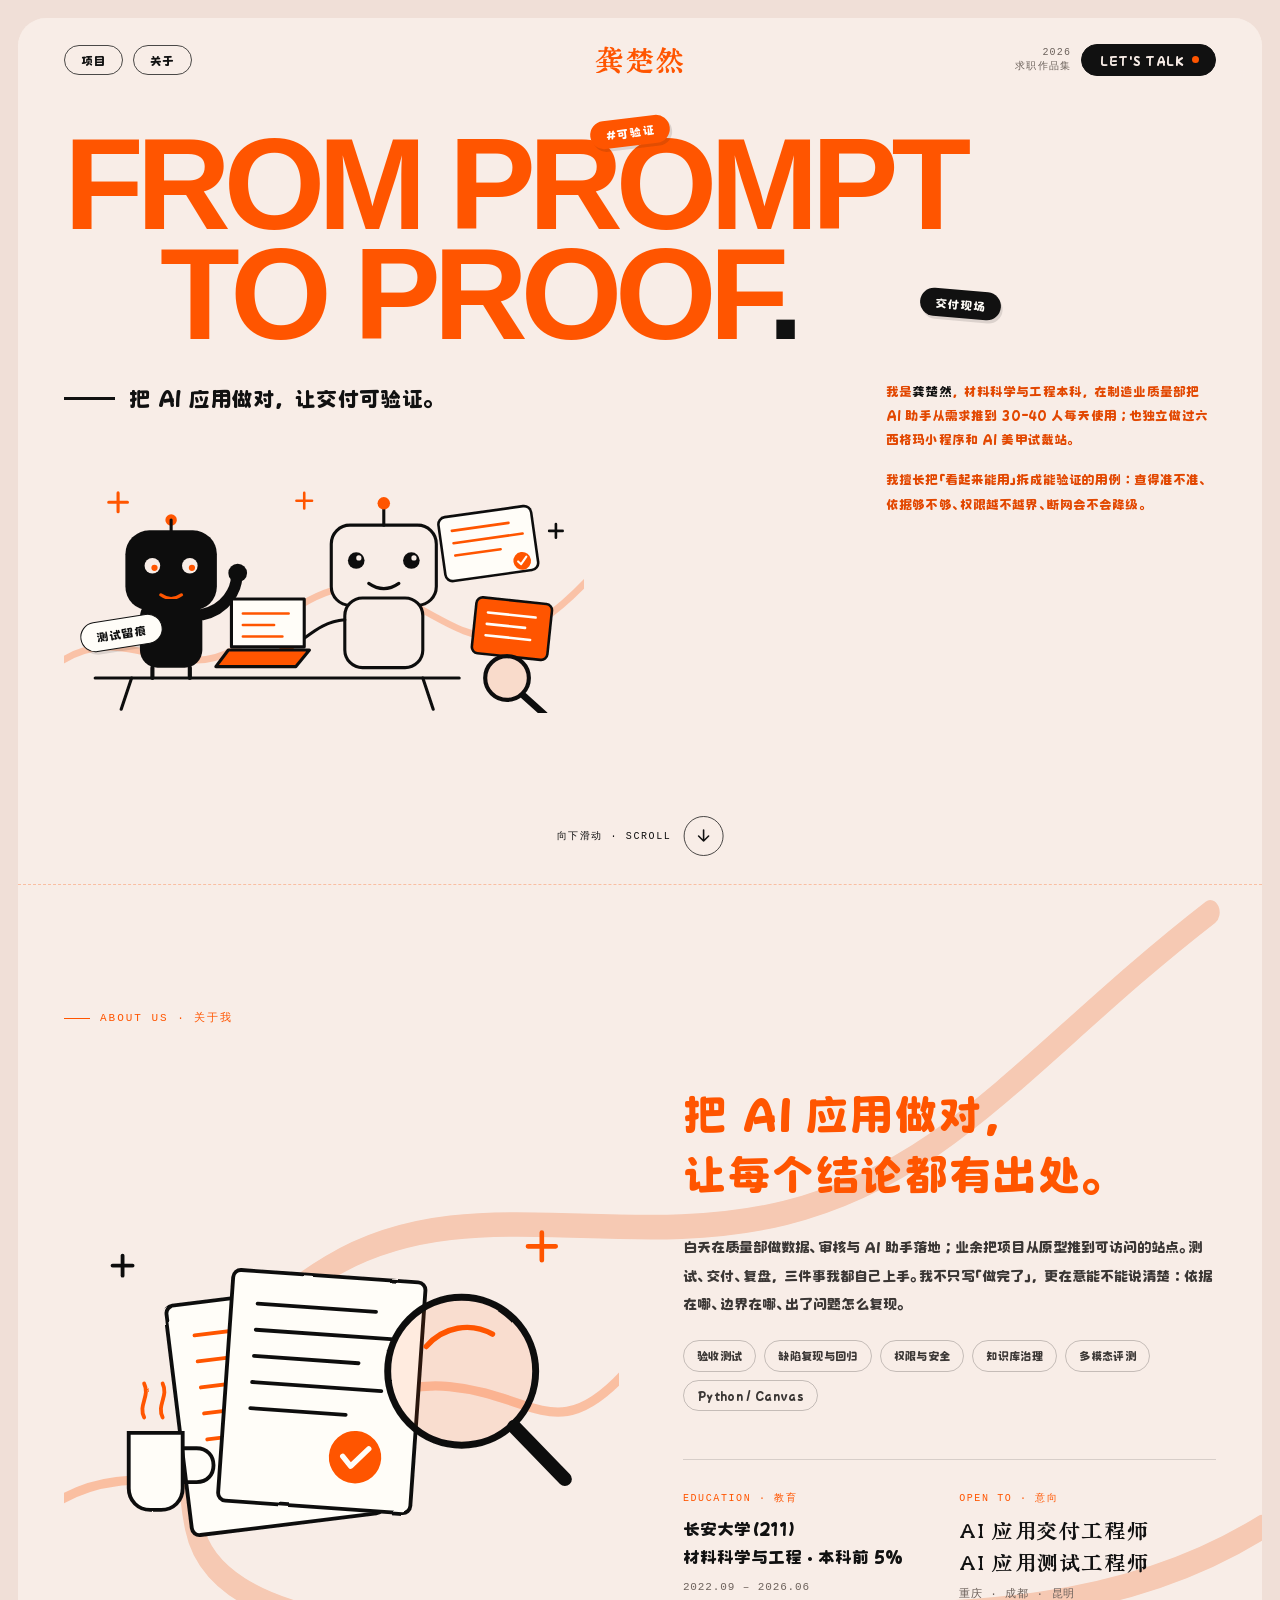
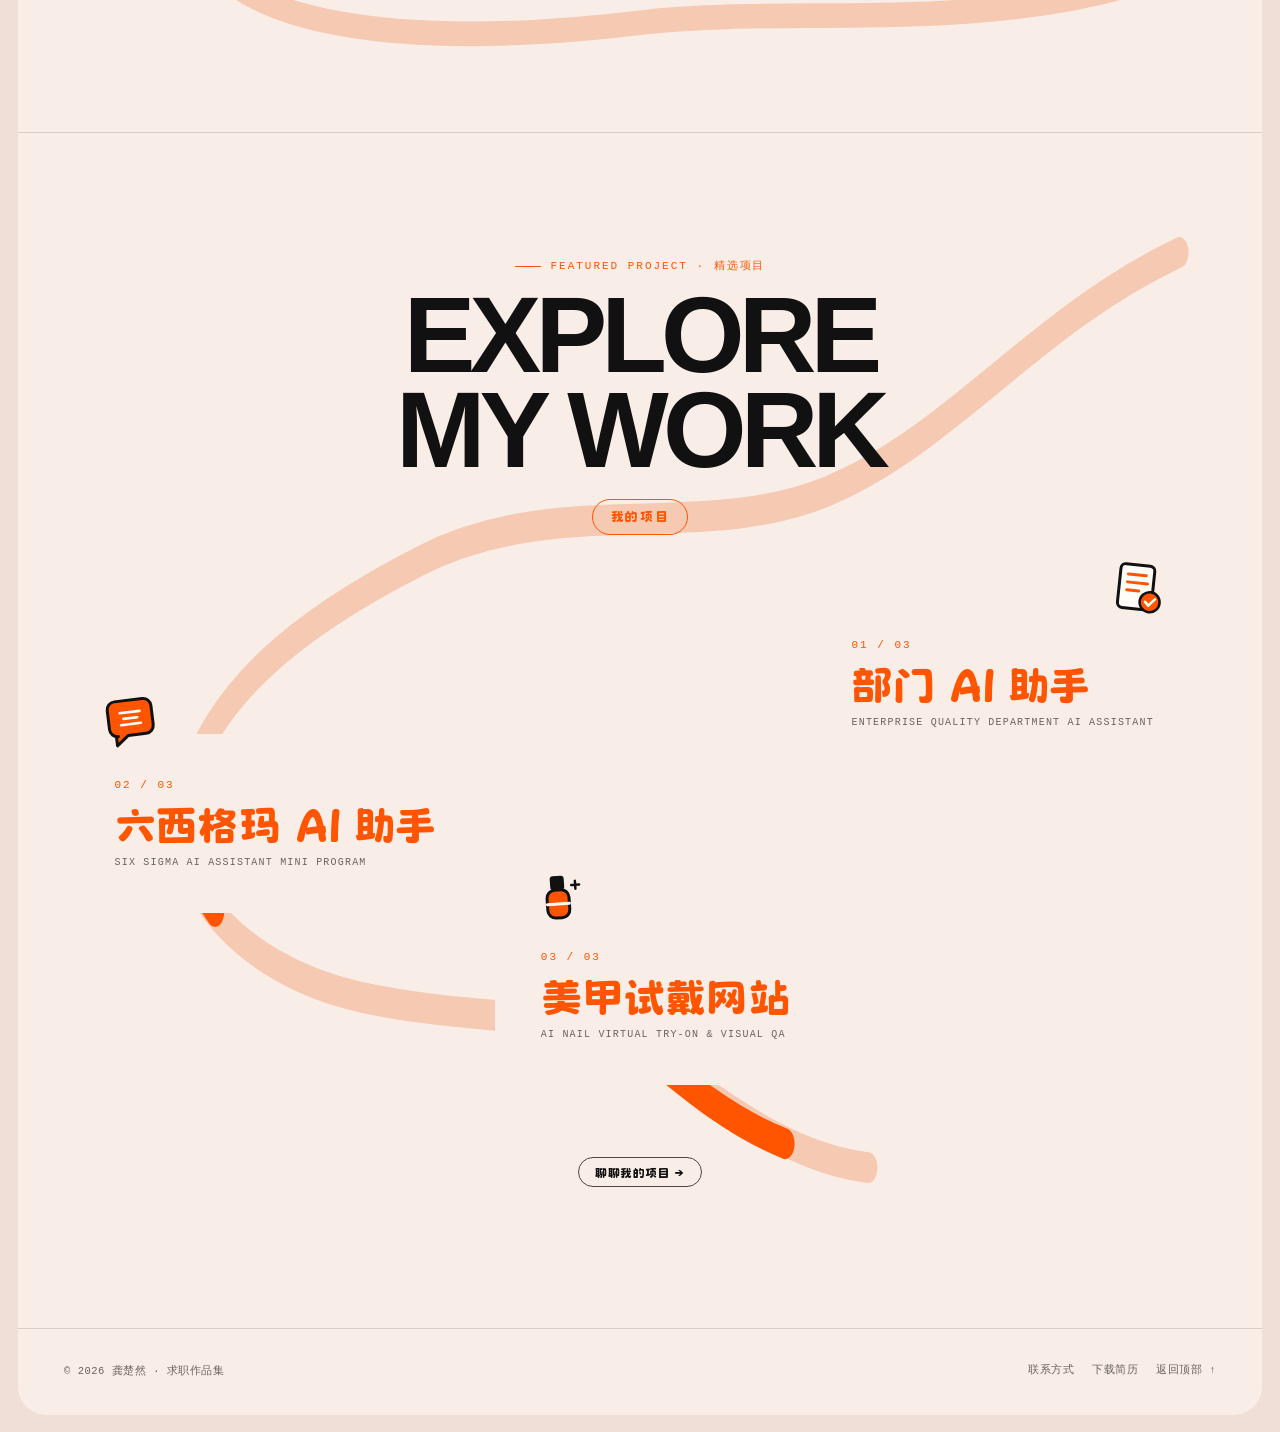
==== index.html @ c539c760 "feat: 龚楚然求职作品集静态站（首页/项目详情/结尾页）" ====
<!DOCTYPE html>
<html lang="zh-CN">
<head>
<meta charset="utf-8">
<meta name="viewport" content="width=device-width, initial-scale=1">
<title>龚楚然 · AI 应用交付 / 测试工程师｜求职作品集</title>
<meta name="description" content="龚楚然的求职作品集：制造业质量部 AI 助手、六西格玛 AI 助手小程序、AI 美甲虚拟试戴网站。AI 应用交付与测试，把每个结论做成可验证的证据。">
<meta name="author" content="龚楚然">
<meta name="theme-color" content="#f8ede7">
<meta property="og:type" content="website">
<meta property="og:title" content="龚楚然 · AI 应用交付 / 测试工程师｜求职作品集">
<meta property="og:description" content="龚楚然的求职作品集：制造业质量部 AI 助手、六西格玛 AI 助手小程序、AI 美甲虚拟试戴网站。AI 应用交付与测试，把每个结论做成可验证的证据。">
<meta property="og:locale" content="zh_CN">
<link rel="icon" href="assets/img/favicon.svg" type="image/svg+xml">
<link rel="stylesheet" href="assets/css/style.css?v=20261124h">
<meta property="og:image" content="https://ras788997-ship-it.github.io/gongchuran-portfolio/assets/img/og-cover.jpg"><meta property="og:image:width" content="1200"><meta property="og:image:height" content="630"><meta name="twitter:card" content="summary_large_image"><meta name="twitter:title" content="龚楚然 · AI 应用交付 / 测试工程师｜求职作品集"><meta name="twitter:description" content="龚楚然的求职作品集：制造业质量部 AI 助手、六西格玛 AI 助手小程序、AI 美甲虚拟试戴网站。AI 应用交付与测试，把每个结论做成可验证的证据。"><meta name="twitter:image" content="https://ras788997-ship-it.github.io/gongchuran-portfolio/assets/img/og-cover.jpg"><meta property="og:url" content="https://ras788997-ship-it.github.io/gongchuran-portfolio/"><link rel="canonical" href="https://ras788997-ship-it.github.io/gongchuran-portfolio/"></head>
<body>
<a class="skip" href="#main">跳到主要内容</a>
<div class="shell">
  <div class="frame">
    <header class="topbar" id="topbar">
      <nav class="topbar__left" aria-label="主导航">
        <a class="pill" href="#projects">项目</a>
        <a class="pill" href="#about">关于</a>
      </nav>
      <a class="brand" href="index.html" aria-label="龚楚然 · 返回首页">龚楚然</a>
      <div class="topbar__right">
        <span class="topbar__meta">2026<br>求职作品集</span>
        <a class="pill pill--dark" href="contact.html">LET'S TALK<span class="dot" aria-hidden="true"></span></a>
      </div>
    </header>

    <main id="main">
      <!-- ================= HERO ================= -->
      <section class="hero" aria-labelledby="hero-title">
        <h1 class="hero__title" id="hero-title">
          <span class="hero__line">FROM PROMPT</span>
          <span class="hero__line hero__line--2">TO PROOF<span class="hero__dot">.</span></span>
        </h1>
        <p class="hero__cn">把 AI 应用做对，让交付可验证。</p>

        <span class="sticker sticker--a" aria-hidden="true">#可验证</span>
        <span class="sticker sticker--b" aria-hidden="true">交付现场</span>
        <span class="sticker sticker--c" aria-hidden="true">测试留痕</span>
        <span class="sticker sticker--d" aria-hidden="true">AI 应用 · 2026</span>

        <div class="hero__copy">
          <p>我是<strong>龚楚然</strong>，材料科学与工程本科，在制造业质量部把 AI 助手从需求推到 30–40 人每天使用；也独立做过六西格玛小程序和 AI 美甲试戴站。</p>
          <p>我擅长把「看起来能用」拆成能验证的用例：查得准不准、依据够不够、权限越不越界、断网会不会降级。</p>
        </div>

        <!-- 手绘机器人：测试与交付 -->
        <svg class="hero__doodle" viewbox="0 0 1000 520" fill="none" aria-hidden="true" focusable="false">
          <defs>
            <filter id="wobble" x="-8%" y="-8%" width="116%" height="116%">
              <feturbulence type="fractalNoise" basefrequency="0.018" numoctaves="2" seed="7" result="n"></feturbulence>
              <fedisplacementmap in="SourceGraphic" in2="n" scale="2.2" xchannelselector="R" ychannelselector="G"></fedisplacementmap>
            </filter>
          </defs>
          <g filter="url(#wobble)">
            <!-- 背景橙色路径 -->
            <path d="M-20 430C110 330 210 470 330 395C450 320 520 235 650 300C780 365 840 445 1020 250" stroke="#FF5500" stroke-width="13" stroke-linecap="round" opacity=".28"></path>
            <!-- 桌面 -->
            <path d="M60 452H760" stroke="#111" stroke-width="6" stroke-linecap="round"></path>
            <path d="M130 452L110 512M690 452L710 512" stroke="#111" stroke-width="6" stroke-linecap="round"></path>
            <!-- 黑色机器人 -->
            <rect x="118" y="168" width="176" height="154" rx="46" fill="#111"></rect>
            <circle cx="206" cy="148" r="11" fill="#FF5500"></circle>
            <path d="M206 180V148" stroke="#111" stroke-width="6" stroke-linecap="round"></path>
            <circle cx="170" cy="236" r="15" fill="#F8EDE7"></circle>
            <circle cx="242" cy="236" r="15" fill="#F8EDE7"></circle>
            <circle cx="174" cy="240" r="6" fill="#FF5500"></circle>
            <circle cx="246" cy="240" r="6" fill="#FF5500"></circle>
            <path d="M186 292Q206 306 226 292" stroke="#FF5500" stroke-width="6" stroke-linecap="round"></path>
            <rect x="146" y="300" width="120" height="132" rx="34" fill="#111"></rect>
            <path d="M266 330C312 320 332 282 332 256" stroke="#111" stroke-width="22" stroke-linecap="round"></path>
            <circle cx="334" cy="250" r="18" fill="#111"></circle>
            <path d="M170 432V452M242 432V452" stroke="#111" stroke-width="8" stroke-linecap="round"></path>
            <!-- 线稿机器人 -->
            <rect x="514" y="158" width="202" height="154" rx="36" fill="#F8EDE7" stroke="#111" stroke-width="6"></rect>
            <path d="M615 158V124" stroke="#111" stroke-width="6" stroke-linecap="round"></path>
            <circle cx="615" cy="116" r="12" fill="#FF5500"></circle>
            <circle cx="562" cy="226" r="16" fill="#111"></circle>
            <circle cx="668" cy="226" r="16" fill="#111"></circle>
            <circle cx="567" cy="221" r="5" fill="#F8EDE7"></circle>
            <circle cx="673" cy="221" r="5" fill="#F8EDE7"></circle>
            <path d="M586 270Q615 290 644 270" stroke="#111" stroke-width="6" stroke-linecap="round"></path>
            <rect x="540" y="298" width="150" height="134" rx="34" fill="#F8EDE7" stroke="#111" stroke-width="6"></rect>
            <path d="M540 340C486 344 462 384 430 394" stroke="#111" stroke-width="6" stroke-linecap="round"></path>
            <circle cx="428" cy="396" r="14" fill="#FF5500"></circle>
            <!-- 笔记本 -->
            <path d="M322 300H462V392H322Z" fill="#FFFDF8" stroke="#111" stroke-width="6" stroke-linejoin="round"></path>
            <path d="M316 398H472L446 430H292Z" fill="#FF5500" stroke="#111" stroke-width="6" stroke-linejoin="round"></path>
            <path d="M344 328H432M344 350H404M344 372H420" stroke="#FF5500" stroke-width="5" stroke-linecap="round"></path>
            <!-- 浮动卡片：检索 -->
            <g transform="rotate(-8 812 194)">
              <rect x="726" y="132" width="180" height="124" rx="14" fill="#FFFDF8" stroke="#111" stroke-width="5"></rect>
              <path d="M750 160H860M750 184H884M750 208H838" stroke="#FF5500" stroke-width="5" stroke-linecap="round"></path>
              <circle cx="876" cy="236" r="17" fill="#FF5500"></circle>
              <path d="M868 236L873 242L885 229" stroke="#FFFDF8" stroke-width="4" stroke-linecap="round" stroke-linejoin="round"></path>
            </g>
            <!-- 浮动卡片：脱敏 -->
            <g transform="rotate(6 852 360)">
              <rect x="788" y="302" width="146" height="108" rx="12" fill="#FF5500" stroke="#111" stroke-width="5"></rect>
              <path d="M812 330H904M812 352H886M812 374H898" stroke="#FFFDF8" stroke-width="5" stroke-linecap="round"></path>
            </g>
            <!-- 放大镜 -->
            <circle cx="852" cy="452" r="42" fill="rgba(255,85,0,.12)" stroke="#111" stroke-width="8"></circle>
            <path d="M884 486L924 522" stroke="#111" stroke-width="13" stroke-linecap="round"></path>
            <!-- 星星 -->
            <path d="M104 96L104 132M86 114H122" stroke="#FF5500" stroke-width="6" stroke-linecap="round"></path>
            <path d="M462 96L462 126M447 111H477" stroke="#FF5500" stroke-width="5" stroke-linecap="round"></path>
            <path d="M946 156L946 182M933 169H959" stroke="#111" stroke-width="5" stroke-linecap="round"></path>
          </g>
        </svg>

        <a class="scroll-cue" href="#about">
          <span>向下滑动 · SCROLL</span>
          <span class="scroll-cue__ring" aria-hidden="true">
            <svg width="14" height="14" viewbox="0 0 14 14" fill="none"><path d="M7 1V12M7 12L2 7M7 12L12 7" stroke="currentColor" stroke-width="1.6" stroke-linecap="round" stroke-linejoin="round"></path></svg>
          </span>
        </a>
      </section>

      <!-- ================= ABOUT ================= -->
      <section class="about" id="about" aria-labelledby="about-title">
        <svg class="about__path" viewbox="0 0 1200 620" preserveaspectratio="none" fill="none" aria-hidden="true">
          <path d="M1150 20C980 120 900 210 740 240C580 270 430 220 300 280C190 330 150 400 170 470C190 545 380 560 600 540C780 524 1010 560 1200 470" stroke="#F6C9B3" stroke-width="18" stroke-linecap="round"></path>
        </svg>
        <div class="about__label reveal">
          <span class="kicker">About us · 关于我</span>
        </div>

        <div class="about__grid">
          <div class="about__left reveal">
            <svg class="about__doodle" viewbox="0 0 720 520" fill="none" aria-hidden="true" focusable="false">
              <defs>
                <filter id="wobble2" x="-8%" y="-8%" width="116%" height="116%">
                  <feturbulence type="fractalNoise" basefrequency="0.02" numoctaves="2" seed="11" result="n2"></feturbulence>
                  <fedisplacementmap in="SourceGraphic" in2="n2" scale="2" xchannelselector="R" ychannelselector="G"></fedisplacementmap>
                </filter>
              </defs>
              <g filter="url(#wobble2)">
                <!-- 橙色路径 -->
                <path d="M-10 470C90 410 170 470 260 430C350 390 390 310 500 320C610 330 640 400 730 300" stroke="#FF5500" stroke-width="12" stroke-linecap="round" opacity=".3"></path>
                <!-- 纸张堆 -->
                <g transform="rotate(-7 300 300)">
                  <rect x="142" y="196" width="250" height="300" rx="10" fill="#FFFDF8" stroke="#111" stroke-width="5"></rect>
                  <path d="M176 238H330M176 272H356M176 306H312M176 340H344M176 374H300" stroke="#FF5500" stroke-width="5" stroke-linecap="round"></path>
                </g>
                <g transform="rotate(4 330 290)">
                  <rect x="212" y="176" width="250" height="300" rx="10" fill="#FFFDF8" stroke="#111" stroke-width="5"></rect>
                  <path d="M246 218H400M246 252H426M246 286H382M246 320H414M246 354H370" stroke="#111" stroke-width="5" stroke-linecap="round"></path>
                  <circle cx="386" cy="408" r="34" fill="#FF5500"></circle>
                  <path d="M370 408L381 420L403 396" stroke="#FFFDF8" stroke-width="7" stroke-linecap="round" stroke-linejoin="round"></path>
                </g>
                <!-- 放大镜 -->
                <circle cx="516" cy="300" r="96" fill="rgba(255,85,0,.1)" stroke="#111" stroke-width="9"></circle>
                <path d="M584 372L650 440" stroke="#111" stroke-width="18" stroke-linecap="round"></path>
                <path d="M470 268C492 242 528 236 556 252" stroke="#FF5500" stroke-width="7" stroke-linecap="round"></path>
                <!-- 咖啡 -->
                <path d="M84 380H154V452C154 468 142 480 126 480H112C96 480 84 468 84 452Z" fill="#FFFDF8" stroke="#111" stroke-width="5"></path>
                <path d="M154 400H172C186 400 194 410 194 422C194 434 186 444 172 444H154" stroke="#111" stroke-width="5"></path>
                <path d="M104 360C96 344 112 332 104 316M128 360C120 344 136 332 128 316" stroke="#FF5500" stroke-width="5" stroke-linecap="round"></path>
                <!-- 星星 -->
                <path d="M620 120L620 156M602 138H638" stroke="#FF5500" stroke-width="6" stroke-linecap="round"></path>
                <path d="M76 150L76 176M63 163H89" stroke="#111" stroke-width="5" stroke-linecap="round"></path>
              </g>
            </svg>
          </div>

          <div class="about__right">
            <h2 class="about__title reveal" id="about-title">把 AI 应用做对，<br>让每个结论都有出处。</h2>
            <p class="about__lead reveal reveal--d1">白天在质量部做数据、审核与 AI 助手落地；业余把项目从原型推到可访问的站点。测试、交付、复盘，三件事我都自己上手。我不只写「做完了」，更在意能不能说清楚：依据在哪、边界在哪、出了问题怎么复现。</p>
            <p class="about__skills reveal reveal--d2">
              <span>验收测试</span><span>缺陷复现与回归</span><span>权限与安全</span><span>知识库治理</span><span>多模态评测</span><span>Python / Canvas</span>
            </p>
            <div class="about__facts reveal reveal--d2">
              <div class="fact fact--edu">
                <div class="fact__k">Education · 教育</div>
                <div class="fact__v">长安大学（211）<br>材料科学与工程 · 本科前 5%</div>
                <div class="fact__sub">2022.09 – 2026.06</div>
              </div>
              <div class="fact fact--intent">
                <div class="fact__k">Open to · 意向</div>
                <div class="fact__v">AI 应用交付工程师<br>AI 应用测试工程师</div>
                <div class="fact__sub">重庆 · 成都 · 昆明</div>
              </div>
            </div>
          </div>
        </div>
      </section>

      <!-- ================= WORK ================= -->
      <section class="work" id="projects" aria-labelledby="work-title">
        <div class="work__head">
          <span class="kicker reveal">Featured project · 精选项目</span>
          <h2 class="work__title reveal" id="work-title">EXPLORE<br>MY WORK</h2>
          <div class="reveal reveal--d1"><span class="work__cn">我的项目</span></div>
        </div>

        <svg class="work__path" viewbox="0 0 1200 700" preserveaspectratio="none" fill="none" aria-hidden="true">
          <path pathlength="1" d="M1120 70C980 110 900 180 780 210C660 240 520 210 390 250C260 290 190 330 162 382C134 434 210 490 330 506C450 522 540 512 610 540C680 568 740 600 820 606" stroke="#F6C9B3" stroke-width="18" stroke-linecap="round"></path>
          <path d="M162 382C152 410 166 436 190 456" stroke="#FF5500" stroke-width="18" stroke-linecap="round"></path>
          <path d="M610 540C650 560 690 580 740 592" stroke="#FF5500" stroke-width="18" stroke-linecap="round"></path>
        </svg>

        <div class="work__list">
          <a class="project project--1 reveal" href="work-1.html" aria-label="查看项目：制造业质量部 AI 助手">
            <span class="project__inner">
              <svg class="project__icon" viewbox="0 0 60 60" fill="none" aria-hidden="true">
                <rect x="11" y="7" width="34" height="44" rx="5" fill="#FFFDF8" stroke="#111" stroke-width="3"></rect>
                <path d="M19 17H37M19 25H39M19 33H31" stroke="#FF5500" stroke-width="3" stroke-linecap="round"></path>
                <circle cx="43" cy="43" r="10" fill="#FF5500" stroke="#111" stroke-width="2.5"></circle>
                <path d="M38.5 43L42 46.5L48 39.5" stroke="#FFFDF8" stroke-width="2.6" stroke-linecap="round" stroke-linejoin="round"></path>
              </svg>
              <span class="project__index">01 / 03</span>
              <span class="project__name">部门 AI 助手</span>
              <span class="project__en">Enterprise Quality Department AI Assistant</span>
              <picture>
                <source srcset="assets/img/p1-retrieval.webp" type="image/webp">
                <img class="project__thumb" src="assets/img/p1-retrieval.jpg" alt="质量部 AI 检索结果页，回答带原文出处与完整文件路径" loading="lazy" width="1600" height="1000">
              </source></picture>
              <span class="project__bubble">内部项目 · 交付与验收<br>688 份质量文档，30–40 人日常使用，检索定位耗时缩短 50%–70%。<span class="project__go">查看项目 →</span></span>
            </span>
          </a>

          <a class="project project--2 reveal reveal--d1" href="work-2.html" aria-label="查看项目：六西格玛 AI 助手微信小程序">
            <span class="project__inner">
              <svg class="project__icon" viewbox="0 0 60 60" fill="none" aria-hidden="true">
                <path d="M8 14C8 9.5 11.5 6 16 6H44C48.5 6 52 9.5 52 14V33C52 37.5 48.5 41 44 41H26L14 50V41H16C11.5 41 8 37.5 8 33Z" fill="#FF5500" stroke="#111" stroke-width="3" stroke-linejoin="round"></path>
                <path d="M20 18H40M23 24H37M20 30H40" stroke="#FFFDF8" stroke-width="2.6" stroke-linecap="round"></path>
              </svg>
              <span class="project__index">02 / 03</span>
              <span class="project__name">六西格玛 AI 助手</span>
              <span class="project__en">Six Sigma AI Assistant Mini Program</span>
              <picture>
                <source srcset="assets/img/p2-overview.webp" type="image/webp">
                <img class="project__thumb" src="assets/img/p2-overview.jpg" alt="六西格玛 AI 助手概览页，展示资料治理与可验收问答的分工和数据口径" loading="lazy" width="1554" height="956">
              </source></picture>
              <span class="project__bubble">个人项目 · 知识工程与测试<br>61 条核心资料、12 项验收闭环，按 DMAIC 阶段检索与溯源。<span class="project__go">查看项目 →</span></span>
            </span>
          </a>

          <a class="project project--3 reveal reveal--d2" href="work-3.html" aria-label="查看项目：AI 美甲虚拟试戴网站">
            <span class="project__inner">
              <svg class="project__icon" viewbox="0 0 60 60" fill="none" aria-hidden="true">
                <rect x="20" y="22" width="22" height="28" rx="8" fill="#FF5500" stroke="#111" stroke-width="3"></rect>
                <rect x="24" y="8" width="14" height="14" rx="3" fill="#111"></rect>
                <path d="M20 36H42" stroke="#FFFDF8" stroke-width="3" stroke-linecap="round"></path>
                <path d="M49 14L49 22M45 18H53" stroke="#111" stroke-width="2.5" stroke-linecap="round"></path>
              </svg>
              <span class="project__index">03 / 03</span>
              <span class="project__name">美甲试戴网站</span>
              <span class="project__en">AI Nail Virtual Try-On &amp; Visual QA</span>
              <picture>
                <source srcset="assets/img/p3-result.webp" type="image/webp">
                <img class="project__thumb" src="assets/img/p3-result.jpg" alt="AI 美甲试戴结果：真实手照叠加参考款后的成品图" loading="lazy" width="932" height="672">
              </source></picture>
              <span class="project__bubble">个人项目 · 多模态评测<br>18 组归因复盘、31 组离线回归，站点已公网可访问。<span class="project__go">查看项目 →</span></span>
            </span>
          </a>
        </div>

        <div class="work__more reveal">
          <a class="pill" href="contact.html">聊聊我的项目 →</a>
        </div>
      </section>
    </main>

    <footer class="footer">
      <span>© 2026 龚楚然 · 求职作品集</span>
      <span class="footer__links">
        <a href="contact.html">联系方式</a>
        <a href="contact.html#resume">下载简历</a>
        <a href="#topbar">返回顶部 ↑</a>
      </span>
    </footer>
  </div>
</div>
<script src="assets/js/main.js?v=20261124h" defer></script>
</body>
</html>
---- assets/css/style.css ----
/* ============================================================
   龚楚然 · 求职作品集
   设计参考：页面设计/431（首页）、432（项目页）、433（移动端/结尾页）
   纯静态 · 无外部依赖 · 中文主视觉
   ============================================================ */

/* ---------- fonts ---------- */
@font-face {
  font-family: "JingNan";
  src: url("../fonts/jingnan.woff2") format("woff2");
  font-weight: 400;
  font-style: normal;
  font-display: swap;
}
@font-face {
  font-family: "QuanCang";
  src: url("../fonts/quancang.woff2") format("woff2");
  font-weight: 400;
  font-style: normal;
  font-display: swap;
}

/* ---------- tokens ---------- */
:root {
  --cream: #f8ede7;
  --cream-2: #f0dfd7;
  --paper: #fffdf8;
  --orange: #ff5500;
  --orange-deep: #e24700;
  --orange-pale: #f6c9b3;
  --ink: #111111;
  --ink-soft: #3b3735;
  --ink-mute: #6d625c;
  --line: rgba(17, 17, 17, 0.14);
  --line-strong: rgba(17, 17, 17, 0.75);
  --font-display: "Arial Black", "Helvetica Neue", "Segoe UI", "PingFang SC", sans-serif;
  --font-round: "JingNan", "PingFang SC", "Hiragino Sans GB", "Microsoft YaHei", sans-serif;
  --font-ming: "QuanCang", "Songti SC", "SimSun", serif;
  --font-mono: "SF Mono", "Cascadia Mono", Consolas, "Liberation Mono", monospace;
  --ease: cubic-bezier(0.22, 0.7, 0.2, 1);
  --pad-x: clamp(20px, 3.6vw, 58px);
  --radius: clamp(18px, 2.2vw, 34px);
}

/* ---------- reset ---------- */
*, *::before, *::after { box-sizing: border-box; }
html { -webkit-text-size-adjust: 100%; scroll-behavior: smooth; }
body {
  margin: 0;
  background: var(--cream-2);
  color: var(--ink);
  font-family: var(--font-round);
  font-size: 16px;
  line-height: 1.7;
  -webkit-font-smoothing: antialiased;
  text-rendering: optimizeLegibility;
}
img, svg { display: block; max-width: 100%; }
a { color: inherit; }
button { font: inherit; color: inherit; }
h1, h2, h3, h4, p, figure, dl, dd, dt { margin: 0; }
ul { margin: 0; padding: 0; list-style: none; }
::selection { background: var(--orange); color: var(--paper); }

.skip {
  position: fixed; left: 12px; top: -60px; z-index: 999;
  background: var(--ink); color: var(--paper);
  padding: 10px 18px; border-radius: 999px; font-size: 13px;
  text-decoration: none; transition: top .2s var(--ease);
}
.skip:focus { top: 12px; }

:focus-visible {
  outline: 3px solid var(--orange);
  outline-offset: 3px;
  border-radius: 4px;
}

/* ---------- shell ---------- */
.shell {
  padding: clamp(8px, 1.4vw, 20px);
  min-height: 100vh;
}
.frame {
  position: relative;
  min-height: calc(100vh - clamp(16px, 2.8vw, 40px));
  background: var(--cream);
  border-radius: var(--radius);
  overflow: clip;
  display: flex;
  flex-direction: column;
}
.frame > main { flex: 1; }

/* ---------- topbar ---------- */
.topbar {
  position: sticky;
  top: 0;
  z-index: 60;
  display: grid;
  grid-template-columns: 1fr auto 1fr;
  align-items: center;
  gap: 16px;
  padding: clamp(16px, 2vw, 30px) var(--pad-x);
  background: color-mix(in srgb, var(--cream) 88%, transparent);
  backdrop-filter: blur(14px) saturate(120%);
  -webkit-backdrop-filter: blur(14px) saturate(120%);
  border-bottom: 1px solid transparent;
  transition: border-color .3s ease, background .3s ease;
}
.topbar.is-scrolled {
  border-bottom-color: rgba(17, 17, 17, 0.1);
  background: color-mix(in srgb, var(--cream) 94%, transparent);
}
.topbar__left, .topbar__right {
  display: flex;
  align-items: center;
  gap: 10px;
}
.topbar__right { justify-content: flex-end; }
.brand {
  justify-self: center;
  font-family: var(--font-ming);
  font-size: clamp(22px, 2.3vw, 32px);
  line-height: 1;
  color: var(--orange);
  text-decoration: none;
  letter-spacing: 0.06em;
  white-space: nowrap;
}
.brand:hover { color: var(--orange-deep); }

.pill {
  display: inline-flex;
  align-items: center;
  gap: 8px;
  padding: 8px 16px;
  border: 1px solid var(--line-strong);
  border-radius: 999px;
  font-family: var(--font-round);
  font-size: 12px;
  line-height: 1;
  letter-spacing: 0.04em;
  text-decoration: none;
  color: var(--ink);
  background: transparent;
  cursor: pointer;
  transition: background .2s ease, color .2s ease, border-color .2s ease, transform .2s var(--ease);
  white-space: nowrap;
}
.pill:hover { background: var(--ink); color: var(--cream); border-color: var(--ink); }
.pill--dark {
  background: var(--ink);
  color: var(--cream);
  border-color: var(--ink);
  padding: 9px 16px 9px 18px;
}
.pill--dark:hover { background: var(--orange); border-color: var(--orange); color: var(--paper); }
.pill .dot {
  width: 7px; height: 7px; border-radius: 50%;
  background: var(--orange);
  display: inline-block;
}
.pill--dark:hover .dot { background: var(--paper); }
.topbar__meta {
  font-family: var(--font-mono);
  font-size: 10px;
  line-height: 1.4;
  letter-spacing: 0.12em;
  text-transform: uppercase;
  color: var(--ink-mute);
  text-align: right;
}

/* ---------- shared type ---------- */
.kicker {
  display: inline-flex;
  align-items: center;
  gap: 10px;
  font-family: var(--font-mono);
  font-size: 11px;
  letter-spacing: 0.18em;
  text-transform: uppercase;
  color: var(--orange);
}
.kicker::before {
  content: "";
  width: 26px; height: 1px;
  background: currentColor;
}
.display {
  font-family: var(--font-display);
  font-weight: 900;
  letter-spacing: -0.05em;
  line-height: 0.86;
  text-transform: uppercase;
}

/* ============================================================
   HOME · hero
   ============================================================ */
.hero {
  position: relative;
  min-height: calc(100vh - 118px);
  padding: clamp(14px, 2.2vw, 34px) var(--pad-x) clamp(84px, 9vw, 120px);
  display: grid;
  grid-template-columns: minmax(0, 1fr) minmax(260px, 330px);
  grid-template-areas:
    "title title"
    "cn copy"
    "doodle copy";
  grid-template-rows: auto auto 1fr;
  column-gap: clamp(28px, 4.5vw, 72px);
  align-items: start;
  overflow: hidden;
  isolation: isolate;
}
.hero__title {
  grid-area: title;
  position: relative;
  z-index: 2;
  font-family: var(--font-display);
  font-weight: 900;
  font-size: clamp(56px, 10.2vw, 158px);
  line-height: 0.84;
  letter-spacing: -0.055em;
  text-transform: uppercase;
  color: var(--orange);
}
.hero__line { display: block; }
.hero__line--2 { padding-left: clamp(14px, 7.5vw, 132px); }
.hero__dot { color: var(--ink); }
.hero__cn {
  grid-area: cn;
  position: relative;
  z-index: 4;
  margin-top: clamp(18px, 2.6vw, 30px);
  display: inline-flex;
  align-items: center;
  gap: 14px;
  font-family: var(--font-round);
  font-size: clamp(17px, 1.7vw, 23px);
  letter-spacing: 0.02em;
  color: var(--ink);
}
.hero__cn::before {
  content: "";
  width: clamp(28px, 4vw, 56px);
  height: 3px;
  background: var(--ink);
  display: inline-block;
}

.hero__copy {
  grid-area: copy;
  position: static;
  top: auto;
  right: auto;
  width: auto;
  margin-top: clamp(16px, 2.4vw, 34px);
  z-index: 5;
  display: grid;
  gap: 16px;
}
.hero__copy p {
  font-family: var(--font-round);
  font-size: 13px;
  line-height: 1.85;
  color: var(--orange-deep);
  letter-spacing: 0.01em;
}
.hero__copy p strong { font-weight: 400; color: var(--ink); }

.hero__doodle {
  grid-area: doodle;
  position: static;
  left: auto;
  bottom: auto;
  z-index: 3;
  width: min(100%, 520px);
  height: auto;
  margin: clamp(16px, 2.2vw, 26px) 0 0;
  justify-self: start;
  pointer-events: none;
}

.sticker {
  position: absolute;
  z-index: 6;
  display: inline-block;
  padding: 8px 15px;
  border-radius: 999px;
  background: var(--ink);
  color: var(--paper);
  font-family: var(--font-round);
  font-size: 12px;
  line-height: 1;
  letter-spacing: 0.06em;
  box-shadow: 2px 3px 0 rgba(17, 17, 17, 0.12);
  white-space: nowrap;
}
.sticker--a { left: 46%; top: 2%; transform: rotate(-7deg); background: var(--orange); color: #fff; }
.sticker--b { right: 21%; top: 24%; transform: rotate(5deg); }
.sticker--c { left: 5%; top: 66%; transform: rotate(-9deg); background: var(--paper); color: var(--ink); border: 1px solid var(--ink); }
.sticker--d { display: none; }

.scroll-cue {
  position: absolute;
  left: 50%;
  bottom: clamp(16px, 2.4vw, 28px);
  transform: translateX(-50%);
  z-index: 8;
  display: inline-flex;
  align-items: center;
  gap: 12px;
  text-decoration: none;
  color: var(--ink);
  font-family: var(--font-mono);
  font-size: 10px;
  letter-spacing: 0.16em;
  text-transform: uppercase;
}
.scroll-cue__ring {
  width: 40px; height: 40px;
  border: 1px solid var(--line-strong);
  border-radius: 50%;
  display: grid; place-items: center;
  transition: background .2s ease, color .2s ease, transform .2s var(--ease);
  animation: bob 2.6s ease-in-out infinite;
}
.scroll-cue:hover .scroll-cue__ring { background: var(--orange); border-color: var(--orange); color: #fff; }
@keyframes bob {
  0%, 100% { transform: translateY(0); }
  50% { transform: translateY(5px); }
}

/* ============================================================
   HOME · about
   ============================================================ */
.about {
  position: relative;
  padding: clamp(70px, 9vw, 140px) var(--pad-x) clamp(80px, 10vw, 150px);
  border-top: 1px dashed rgba(255, 85, 0, 0.3);
  overflow: hidden;
}
.about__label {
  position: relative;
  z-index: 3;
  margin-bottom: clamp(26px, 4vw, 54px);
}
.about__grid {
  position: relative;
  z-index: 2;
  display: grid;
  grid-template-columns: minmax(0, 1.02fr) minmax(0, 0.98fr);
  gap: clamp(30px, 5vw, 90px);
  align-items: start;
}
.about__left {
  position: relative;
  min-height: clamp(260px, 34vw, 460px);
}
.about__doodle {
  position: absolute;
  left: 0;
  bottom: -6%;
  width: min(100%, 560px);
  height: auto;
}
.about__path {
  position: absolute;
  inset: 0;
  width: 100%;
  height: 100%;
  z-index: 1;
  pointer-events: none;
  overflow: visible;
}
.about__right { padding-top: 4px; }
.about__title {
  font-family: var(--font-round);
  font-size: clamp(30px, 3.5vw, 52px);
  line-height: 1.34;
  letter-spacing: 0.005em;
  color: var(--orange);
  font-weight: 400;
  max-width: 22ch;
}
.about__lead {
  margin-top: clamp(20px, 2.4vw, 30px);
  max-width: 54ch;
  font-size: 14.5px;
  line-height: 1.95;
  color: var(--ink-soft);
}
.about__skills {
  display: flex;
  flex-wrap: wrap;
  gap: 8px;
  margin-top: 22px;
}
.about__skills span {
  border: 1px solid rgba(17, 17, 17, 0.22);
  border-radius: 999px;
  padding: 5px 13px;
  font-size: 11.5px;
  letter-spacing: 0.03em;
  color: var(--ink-soft);
}
.about__facts {
  display: grid;
  grid-template-columns: minmax(0, 1fr) minmax(0, 1.08fr);
  gap: clamp(18px, 3vw, 40px);
  margin-top: clamp(30px, 4vw, 48px);
  padding-top: clamp(20px, 2.6vw, 30px);
  border-top: 1px solid var(--line);
}
.fact__k {
  font-family: var(--font-mono);
  font-size: 10px;
  letter-spacing: 0.16em;
  text-transform: uppercase;
  color: var(--orange);
  margin-bottom: 8px;
}
.fact__v { font-size: 16px; line-height: 1.62; color: var(--ink); }
.fact--edu .fact__v { font-family: var(--font-round); font-size: clamp(16px, 1.35vw, 19px); }
.fact--intent .fact__v {
  font-family: var(--font-ming);
  font-size: clamp(19px, 1.7vw, 24px);
  line-height: 1.45;
  letter-spacing: 0.02em;
}
.fact__sub {
  margin-top: 7px;
  font-family: var(--font-mono);
  font-size: 11px;
  letter-spacing: 0.08em;
  color: var(--ink-mute);
}

/* ============================================================
   HOME · work
   ============================================================ */
.work {
  position: relative;
  padding: clamp(80px, 9vw, 130px) var(--pad-x) clamp(100px, 11vw, 160px);
  border-top: 1px solid var(--line);
  overflow: hidden;
}
.work__head {
  position: relative;
  z-index: 3;
  text-align: center;
}
.work__title {
  margin-top: 12px;
  font-family: var(--font-display);
  font-weight: 900;
  font-size: clamp(46px, 8.4vw, 124px);
  line-height: 0.88;
  letter-spacing: -0.055em;
  text-transform: uppercase;
  color: var(--ink);
}
.work__cn {
  display: inline-block;
  margin-top: clamp(14px, 2vw, 22px);
  padding: 6px 18px;
  border: 1px solid var(--orange);
  border-radius: 999px;
  color: var(--orange);
  font-family: var(--font-round);
  font-size: 13px;
  letter-spacing: 0.12em;
}
.work__path {
  position: absolute;
  inset: 0;
  width: 100%;
  height: 100%;
  z-index: 1;
  pointer-events: none;
}
.work__list {
  position: relative;
  z-index: 2;
  height: clamp(430px, 42vw, 600px);
  margin-top: clamp(20px, 4vw, 46px);
}
.project {
  position: absolute;
  display: block;
  text-decoration: none;
  color: var(--ink);
}
.project__inner {
  position: relative;
  display: inline-flex;
  flex-direction: column;
  gap: 8px;
  padding: 12px 16px;
  border-radius: 18px;
  background: var(--cream);
  /* 用与页面同色的底板 + 外扩阴影在路径上“挖”出干净的文字底，避免橙色路径穿过项目名 */
  box-shadow: 0 0 0 14px var(--cream), 0 0 0 30px var(--cream);
}
.project__icon {
  position: absolute;
  top: -66px;
  left: 2px;
  width: 60px;
  height: 60px;
  transform: rotate(-7deg);
  pointer-events: none;
  transition: transform .35s var(--ease);
}
.project--1 .project__icon { left: auto; right: 2px; transform: rotate(6deg); }
.project--2 .project__icon { left: 2px; top: -70px; }
.project--3 .project__icon { left: 2px; top: -68px; transform: rotate(-4deg); }
.project:hover .project__icon { transform: rotate(0deg) scale(1.06); }
.project__index {
  font-family: var(--font-mono);
  font-size: 11px;
  letter-spacing: 0.18em;
  color: var(--orange);
}
.project__name {
  display: inline-block;
  font-family: var(--font-round);
  font-size: clamp(27px, 3.3vw, 46px);
  line-height: 1.02;
  color: var(--orange);
  letter-spacing: 0.01em;
  transition: transform .38s var(--ease), color .25s ease;
  transform-origin: left center;
}
.project:hover .project__name,
.project:focus-visible .project__name { transform: scale(1.045); color: var(--orange-deep); }
.project__en {
  font-family: var(--font-mono);
  font-size: 10px;
  letter-spacing: 0.12em;
  text-transform: uppercase;
  color: var(--ink-mute);
}
.project__bubble {
  position: absolute;
  left: 50%;
  top: calc(100% + 6px);
  transform: translate(-50%, 8px);
  width: min(272px, 24vw);
  padding: 12px 15px;
  background: var(--paper);
  border: 1px solid var(--line-strong);
  border-radius: 14px;
  box-shadow: 4px 4px 0 rgba(17, 17, 17, 0.12);
  font-size: 11.5px;
  line-height: 1.7;
  color: var(--ink-soft);
  opacity: 0;
  visibility: hidden;
  pointer-events: none;
  transition: opacity .25s ease, transform .3s var(--ease), visibility .25s;
  z-index: 5;
}
.project__bubble::before {
  content: "";
  position: absolute;
  top: -6px; left: 50%;
  width: 10px; height: 10px;
  background: var(--paper);
  border-left: 1px solid var(--line-strong);
  border-top: 1px solid var(--line-strong);
  transform: translateX(-50%) rotate(45deg);
}
.project__go {
  display: block;
  margin-top: 8px;
  font-family: var(--font-mono);
  font-size: 10px;
  letter-spacing: 0.12em;
  color: var(--orange);
  text-transform: uppercase;
}
.project:hover .project__bubble,
.project:focus-visible .project__bubble {
  opacity: 1;
  visibility: visible;
  transform: translate(-50%, 0);
}
.project__thumb { display: none; }
.project__inner picture { display: none; }

.project--1 { right: 4%; top: 8%; }
.project--2 { left: 3%; top: 34%; }
.project--3 { left: 40%; top: 66%; }
.project--1 .project__bubble { left: 30%; }
.project--2 .project__bubble { left: 55%; }
.project--3 .project__bubble { left: 42%; }

.work__more {
  position: relative;
  z-index: 3;
  margin-top: clamp(20px, 3vw, 40px);
  text-align: center;
}

/* ---------- mobile nav ---------- */
.navtoggle {
  display: none;
  width: 42px;
  height: 42px;
  border: 1px solid var(--line-strong);
  border-radius: 50%;
  background: transparent;
  cursor: pointer;
  padding: 0;
  align-items: center;
  justify-content: center;
  flex-direction: column;
  gap: 4px;
}
.navtoggle span {
  display: block;
  width: 16px;
  height: 1.5px;
  background: var(--ink);
  transition: transform .25s var(--ease), opacity .2s ease;
}
.navtoggle[aria-expanded="true"] span:nth-child(1) { transform: translateY(5.5px) rotate(45deg); }
.navtoggle[aria-expanded="true"] span:nth-child(2) { opacity: 0; }
.navtoggle[aria-expanded="true"] span:nth-child(3) { transform: translateY(-5.5px) rotate(-45deg); }

.mobilemenu {
  display: none;
  position: fixed;
  inset: 0;
  z-index: 55;
  background: var(--cream);
  padding: 96px var(--pad-x) 34px;
  flex-direction: column;
  gap: 10px;
  overflow-y: auto;
}
.mobilemenu.is-open { display: flex; }
.mobilemenu__label {
  font-family: var(--font-mono);
  font-size: 10px;
  letter-spacing: 0.16em;
  text-transform: uppercase;
  color: var(--orange);
  margin-bottom: 8px;
}
.mobilemenu a {
  display: flex;
  align-items: center;
  justify-content: space-between;
  gap: 14px;
  padding: 16px 2px;
  border-bottom: 1px solid var(--line);
  text-decoration: none;
  color: var(--ink);
  font-family: var(--font-round);
  font-size: 22px;
}
.mobilemenu a span { font-family: var(--font-mono); font-size: 11px; color: var(--orange); }
.mobilemenu a .mobilemenu__t { font-family: var(--font-round); font-size: 22px; color: var(--ink); }
.mobilemenu a:hover .mobilemenu__t { color: var(--orange); }
.mobilemenu a:hover { color: var(--orange); }
.mobilemenu .mobilemenu__contact { color: var(--orange); }

/* ============================================================
   FOOTER
   ============================================================ */
.footer {
  padding: clamp(22px, 2.6vw, 34px) var(--pad-x);
  border-top: 1px solid var(--line);
  display: flex;
  align-items: center;
  justify-content: space-between;
  gap: 14px;
  flex-wrap: wrap;
  font-family: var(--font-mono);
  font-size: 10.5px;
  letter-spacing: 0.05em;
  color: var(--ink-mute);
}
.footer a { color: var(--ink-mute); text-decoration: none; border-bottom: 1px solid transparent; }
.footer a:hover { color: var(--orange); border-bottom-color: currentColor; }
.footer__links { display: flex; gap: 18px; flex-wrap: wrap; }

/* ============================================================
   CASE / detail pages
   ============================================================ */
.case { padding: clamp(34px, 4.6vw, 64px) var(--pad-x) clamp(60px, 8vw, 110px); }
.case__head {
  display: grid;
  grid-template-columns: minmax(0, 1fr) auto;
  gap: 24px;
  align-items: end;
  padding-bottom: clamp(26px, 3.4vw, 46px);
  border-bottom: 1px solid var(--line);
}
.case__index {
  font-family: var(--font-mono);
  font-size: 11px;
  letter-spacing: 0.2em;
  color: var(--orange);
  text-transform: uppercase;
}
.case__title {
  margin-top: 12px;
  font-family: var(--font-round);
  font-size: clamp(30px, 3.55vw, 52px);
  line-height: 1.16;
  letter-spacing: 0.01em;
  color: var(--ink);
  font-weight: 400;
  text-wrap: balance;
}
.case__en {
  margin-top: 10px;
  font-family: var(--font-mono);
  font-size: clamp(10px, 0.95vw, 13px);
  letter-spacing: 0.1em;
  text-transform: uppercase;
  color: var(--orange);
}
.case__tags {
  display: flex;
  flex-wrap: wrap;
  gap: 8px;
  justify-content: flex-end;
}
.case__tags span {
  border: 1px solid var(--line-strong);
  border-radius: 999px;
  padding: 6px 14px;
  font-size: 11.5px;
  color: var(--ink-soft);
  white-space: nowrap;
}
.case__layout {
  display: grid;
  grid-template-columns: minmax(250px, 31%) minmax(0, 1fr);
  gap: clamp(28px, 4.6vw, 70px);
  padding-top: clamp(28px, 3.6vw, 50px);
  align-items: start;
}
.case__lede { display: none; }
.case__side {
  position: sticky;
  top: 104px;
  display: flex;
  flex-direction: column;
  gap: 24px;
}
.case__meta {
  display: grid;
  gap: 14px;
  border-top: 1px solid var(--line);
  padding-top: 16px;
}
.case__meta div { display: grid; grid-template-columns: 62px 1fr; gap: 12px; }
.case__meta dt {
  font-family: var(--font-mono);
  font-size: 9.5px;
  letter-spacing: 0.14em;
  text-transform: uppercase;
  color: var(--ink-mute);
  padding-top: 4px;
}
.case__meta dd { font-size: 13px; line-height: 1.7; color: var(--ink-soft); }
.case__summary {
  font-family: var(--font-ming);
  font-size: clamp(18px, 1.55vw, 22px);
  line-height: 1.72;
  color: var(--ink);
  border-left: 3px solid var(--orange);
  padding-left: 16px;
  letter-spacing: 0.015em;
}
.case__links { display: flex; flex-direction: column; gap: 9px; }
.case__links a {
  display: flex;
  align-items: center;
  justify-content: space-between;
  gap: 12px;
  padding: 12px 16px;
  border: 1px solid var(--line-strong);
  border-radius: 999px;
  text-decoration: none;
  font-size: 12px;
  letter-spacing: 0.02em;
  transition: background .2s ease, color .2s ease, border-color .2s ease;
}
.case__links a:hover { background: var(--ink); color: var(--cream); border-color: var(--ink); }
.case__links a span { font-family: var(--font-mono); font-size: 10px; letter-spacing: 0.1em; }
.case__links a.is-primary { background: var(--orange); border-color: var(--orange); color: #fff; }
.case__links a.is-primary:hover { background: var(--ink); border-color: var(--ink); }
.case__note {
  font-size: 11px;
  line-height: 1.75;
  color: var(--ink-mute);
  padding-top: 4px;
}
.case__body { display: flex; flex-direction: column; gap: clamp(34px, 4vw, 54px); }

.shot {
  margin: 0;
  border: 1px solid var(--line-strong);
  border-radius: clamp(12px, 1.4vw, 18px);
  overflow: hidden;
  background: var(--paper);
}
.shot img { width: 100%; height: auto; display: block; }
.shot figcaption {
  padding: 10px 14px;
  border-top: 1px solid var(--line);
  font-size: 11px;
  line-height: 1.6;
  color: var(--ink-mute);
}
.shot--hero { border-width: 1.5px; }
.shot--hero figcaption { font-family: var(--font-mono); font-size: 10px; letter-spacing: 0.04em; }

.stage {
  padding-top: clamp(22px, 3vw, 34px);
  border-top: 1px dashed rgba(255, 85, 0, 0.36);
}
.stage__kicker {
  display: inline-flex;
  align-items: center;
  gap: 10px;
  font-family: var(--font-mono);
  font-size: 10px;
  letter-spacing: 0.16em;
  text-transform: uppercase;
  color: var(--orange);
}
.stage__kicker::after {
  content: "";
  width: 30px; height: 1px;
  background: currentColor;
}
.stage h2 {
  margin-top: 10px;
  font-family: var(--font-round);
  font-size: clamp(23px, 2.2vw, 31px);
  line-height: 1.3;
  font-weight: 400;
  color: var(--ink);
}
.stage p {
  margin-top: 12px;
  font-size: 14px;
  line-height: 1.95;
  color: var(--ink-soft);
  max-width: 68ch;
}
.stage__shots {
  display: grid;
  gap: 16px;
  margin-top: 20px;
  grid-template-columns: minmax(0, 1fr);
  align-items: start;
}
.stage__shots .shot--wide { grid-column: 1 / -1; }
.stage__shots .shot--narrow { max-width: 380px; }
.stage__shots--single { grid-template-columns: minmax(0, 1fr); }

.case__outro {
  margin-top: clamp(10px, 2vw, 20px);
  padding: clamp(22px, 3vw, 34px);
  border: 1px solid var(--line-strong);
  border-radius: clamp(14px, 1.6vw, 22px);
  background: rgba(255, 253, 248, 0.5);
}
.case__outro h2 {
  font-family: var(--font-round);
  font-size: clamp(20px, 2vw, 27px);
  font-weight: 400;
}
.case__outro p { margin-top: 8px; font-size: 13px; line-height: 1.8; color: var(--ink-soft); }
.case__outro .case__links { margin-top: 18px; }

.next {
  display: flex;
  align-items: center;
  justify-content: space-between;
  gap: 18px;
  padding: clamp(22px, 3vw, 34px);
  border-top: 1px solid var(--line-strong);
  text-decoration: none;
  color: var(--ink);
  transition: background .25s ease, color .25s ease;
}
.next:hover { background: var(--orange); color: #fff; }
.next__label { font-family: var(--font-mono); font-size: 10px; letter-spacing: 0.16em; text-transform: uppercase; color: var(--orange); }
.next:hover .next__label { color: rgba(255, 255, 255, 0.8); }
.next__name { display: block; margin-top: 6px; font-family: var(--font-round); font-size: clamp(24px, 2.6vw, 36px); line-height: 1.2; }
.next__arrow { font-size: 30px; line-height: 1; transition: transform .25s var(--ease); }
.next:hover .next__arrow { transform: translateX(8px); }

/* ============================================================
   CONTACT / closing page
   ============================================================ */
.contact { padding: clamp(20px, 3vw, 38px) var(--pad-x) clamp(50px, 7vw, 90px); }
.contact__hero {
  position: relative;
  overflow: hidden;
  background: var(--orange);
  border-radius: clamp(16px, 2vw, 28px);
  padding: clamp(40px, 6vw, 86px) clamp(26px, 5vw, 72px) clamp(34px, 5vw, 64px);
  color: var(--paper);
}
.contact__hero::after {
  content: "LET'S TALK";
  position: absolute;
  right: -2%;
  bottom: -4%;
  font-family: var(--font-display);
  font-weight: 900;
  font-size: clamp(90px, 18vw, 260px);
  line-height: 0.8;
  letter-spacing: -0.06em;
  color: rgba(255, 253, 248, 0.09);
  pointer-events: none;
  white-space: nowrap;
}
.contact__kicker { color: rgba(255, 253, 248, 0.78); }
.contact__kicker::before { background: currentColor; }
.contact__title {
  position: relative;
  z-index: 2;
  margin-top: 18px;
  font-family: var(--font-round);
  font-size: clamp(46px, 8vw, 118px);
  line-height: 1.02;
  font-weight: 400;
  letter-spacing: 0.01em;
  color: var(--paper);
}
.contact__en {
  position: relative;
  z-index: 2;
  margin-top: 18px;
  font-family: var(--font-display);
  font-weight: 900;
  font-size: clamp(18px, 2.4vw, 34px);
  line-height: 1.1;
  letter-spacing: -0.02em;
  text-transform: uppercase;
  color: var(--paper);
}
.contact__en em {
  display: block;
  margin-top: 6px;
  font-family: var(--font-ming);
  font-style: normal;
  font-weight: 400;
  font-size: 0.62em;
  letter-spacing: 0.02em;
  color: rgba(255, 253, 248, 0.82);
}
.contact__deco {
  position: absolute;
  right: 5%;
  top: 14%;
  z-index: 2;
  width: min(260px, 24vw);
  display: flex;
  flex-direction: column;
  align-items: flex-end;
  gap: 20px;
  pointer-events: none;
}
.contact__sticker {
  display: inline-block;
  padding: 10px 18px;
  border-radius: 999px;
  background: var(--paper);
  color: var(--orange);
  font-family: var(--font-ming);
  font-size: 17px;
  letter-spacing: 0.06em;
  transform: rotate(6deg);
  box-shadow: 4px 4px 0 rgba(17, 17, 17, 0.22);
  white-space: nowrap;
}
.contact__doodle { width: 200px; height: auto; opacity: 0.95; }
.contact__actions {
  position: relative;
  z-index: 3;
  display: flex;
  flex-wrap: wrap;
  gap: 12px;
  margin-top: clamp(28px, 4vw, 46px);
}
.btn {
  display: inline-flex;
  align-items: center;
  gap: 12px;
  padding: 15px 28px;
  border-radius: 999px;
  border: 1px solid var(--paper);
  background: transparent;
  color: var(--paper);
  font-family: var(--font-ming);
  font-size: clamp(17px, 1.6vw, 21px);
  letter-spacing: 0.06em;
  cursor: pointer;
  text-decoration: none;
  transition: background .2s ease, color .2s ease, transform .2s var(--ease);
}
.btn:hover { transform: translateY(-2px); }
.btn--solid { background: var(--paper); color: var(--orange); }
.btn--solid:hover { background: var(--ink); border-color: var(--ink); color: var(--paper); }
.btn__mark {
  width: 22px; height: 22px;
  border-radius: 50%;
  border: 1px solid currentColor;
  display: grid; place-items: center;
  font-family: var(--font-mono);
  font-size: 11px;
}
.btn[aria-expanded="true"] { background: var(--ink); border-color: var(--ink); color: var(--paper); }

.contact__panel {
  position: relative;
  z-index: 3;
  margin-top: 18px;
  border: 1px solid rgba(255, 253, 248, 0.55);
  background: var(--orange-deep);
  border-radius: clamp(14px, 1.6vw, 20px);
  padding: clamp(20px, 3vw, 32px);
  display: none;
}
.contact__panel.is-open { display: block; animation: panelIn .35s var(--ease); }
@keyframes panelIn {
  from { opacity: 0; transform: translateY(-6px); }
  to { opacity: 1; transform: none; }
}
.contact__panel h2 {
  font-family: var(--font-round);
  font-size: clamp(18px, 1.6vw, 22px);
  font-weight: 400;
  color: var(--paper);
}
.contact__panel .hint {
  margin-top: 4px;
  font-size: 11.5px;
  color: rgba(255, 253, 248, 0.72);
}
.contact__list {
  margin-top: 18px;
  display: grid;
  gap: 10px;
}
.contact__list a, .contact__list div {
  display: grid;
  grid-template-columns: 86px 1fr;
  gap: 14px;
  align-items: baseline;
  padding: 12px 0;
  border-bottom: 1px solid rgba(255, 253, 248, 0.22);
  text-decoration: none;
  color: var(--paper);
}
.contact__list span {
  font-family: var(--font-mono);
  font-size: 9.5px;
  letter-spacing: 0.16em;
  text-transform: uppercase;
  color: rgba(255, 253, 248, 0.7);
}
.contact__list strong {
  font-family: var(--font-ming);
  font-weight: 400;
  font-size: clamp(19px, 1.9vw, 26px);
  letter-spacing: 0.02em;
}
.contact__list a:hover strong { text-decoration: underline; text-underline-offset: 6px; }

.resume-grid {
  margin-top: 18px;
  display: grid;
  grid-template-columns: repeat(2, minmax(0, 1fr));
  gap: 12px;
}
.resume-card {
  display: flex;
  flex-direction: column;
  gap: 6px;
  padding: 18px;
  border-radius: 14px;
  background: var(--paper);
  color: var(--ink);
  text-decoration: none;
  transition: transform .2s var(--ease), box-shadow .2s ease;
}
.resume-card:hover { transform: translateY(-3px); box-shadow: 0 10px 24px rgba(0, 0, 0, 0.16); }
.resume-card__role { font-family: var(--font-round); font-size: 16px; line-height: 1.4; }
.resume-card__meta { font-family: var(--font-mono); font-size: 9.5px; letter-spacing: 0.1em; color: var(--ink-mute); text-transform: uppercase; }
.resume-card__dl {
  margin-top: 10px;
  display: inline-flex;
  align-items: center;
  gap: 8px;
  font-family: var(--font-mono);
  font-size: 10px;
  letter-spacing: 0.12em;
  color: var(--orange);
  text-transform: uppercase;
}

.contact__foot {
  display: flex;
  flex-wrap: wrap;
  justify-content: space-between;
  gap: 16px;
  margin-top: clamp(26px, 4vw, 44px);
  padding-top: 18px;
  border-top: 1px solid var(--line);
  font-size: 11px;
  line-height: 1.8;
  color: var(--ink-mute);
}
.contact__foot a { color: var(--ink); text-decoration: none; border-bottom: 1px solid var(--orange); }
.contact__foot a:hover { color: var(--orange); }

/* ============================================================
   reveal animation
   ============================================================ */
.reveal {
  opacity: 0;
  transform: translateY(26px);
  transition: opacity .8s var(--ease), transform .8s var(--ease);
}
.reveal.is-in { opacity: 1; transform: none; }
.reveal--d1 { transition-delay: .08s; }
.reveal--d2 { transition-delay: .16s; }
.reveal--d3 { transition-delay: .24s; }

.path-draw path {
  stroke-dasharray: 1;
  stroke-dashoffset: 1;
}
.is-in .path-draw path,
.work.is-in .work__path path {
  animation: drawPath 2.2s .15s var(--ease) forwards;
}
@keyframes drawPath { to { stroke-dashoffset: 0; } }

/* ============================================================
   responsive
   ============================================================ */
@media (max-width: 1100px) {
  .hero__copy { width: auto; top: auto; }
  .hero__doodle { width: min(100%, 500px); }
  .project__bubble { width: 240px; }
}

@media (max-width: 900px) {
  .topbar { grid-template-columns: auto 1fr auto; }
  .topbar__meta { display: none; }
  .topbar__left .pill:nth-child(2) { display: none; }

  .hero {
    display: flex;
    flex-direction: column;
    min-height: 0;
    padding-top: 26px;
    padding-bottom: 84px;
  }
  .hero__title, .hero__cn, .hero__copy, .hero__doodle { grid-area: auto; }
  .hero__title { font-size: clamp(48px, 12.5vw, 96px); }
  .hero__line--2 { padding-left: 6vw; }
  .hero__copy {
    position: relative;
    right: auto;
    top: auto;
    width: 100%;
    max-width: 46ch;
    margin-top: 26px;
    gap: 12px;
  }
  .hero__doodle {
    position: relative;
    left: auto;
    bottom: auto;
    width: min(92%, 520px);
    margin: 18px auto 0;
  }
  .sticker--a { left: auto; right: 6%; top: 1%; }
  .sticker--b { right: 4%; top: 17%; }
  .sticker--c { left: 3%; top: 47%; }
  .sticker--d { right: 6%; bottom: 20%; }
  .scroll-cue { left: auto; right: var(--pad-x); transform: none; }

  .about__grid { grid-template-columns: minmax(0, 1fr); gap: 26px; }
  .about__right { order: 1; }
  .about__left { order: 2; min-height: 0; }
  .about__doodle { position: relative; bottom: auto; width: min(100%, 440px); margin-top: 18px; }
  .about__path { opacity: .55; }

  .work__list { height: auto; display: grid; gap: 0; margin-top: 28px; }
  .project {
    position: relative;
    inset: auto;
    border-top: 1px solid var(--line);
    padding: 20px 0 22px;
  }
  .project__inner { display: grid; grid-template-columns: 92px 1fr; gap: 4px 16px; align-items: start; padding: 0; border-radius: 0; box-shadow: none; }
  .project__inner picture { display: block; grid-column: 1 / -1; width: 100%; }
  .project__icon { display: none; }
  .project__index { grid-row: 1 / 3; padding-top: 8px; }
  .project__thumb {
    display: block;
    grid-column: 1 / -1;
    width: 100%;
    aspect-ratio: 16 / 9;
    object-fit: cover;
    object-position: top center;
    border: 1px solid var(--line-strong);
    border-radius: 12px;
    margin: 12px 0 4px;
  }
  .project__bubble {
    position: relative;
    left: auto !important;
    top: auto;
    transform: none;
    opacity: 1;
    visibility: visible;
    pointer-events: auto;
    width: auto;
    grid-column: 2;
    border: 0;
    box-shadow: none;
    background: transparent;
    padding: 0;
    font-size: 11.5px;
  }
  .project__bubble::before { display: none; }
  .project:hover .project__name { transform: none; }

  .case__head { grid-template-columns: minmax(0, 1fr); align-items: start; }
  .case__tags { justify-content: flex-start; }
  .case__lede {
    display: block;
    margin-top: 20px;
    padding: 14px 0 14px 16px;
    border-left: 3px solid var(--orange);
    font-family: var(--font-ming);
    font-size: 18px;
    line-height: 1.75;
    color: var(--ink);
  }
  .case__side .case__summary { display: none; }
  .contact__deco { display: none; }
  .case__layout { grid-template-columns: minmax(0, 1fr); }
  .case__side { position: static; order: 2; }
  .case__body { order: 1; }
  .stage__shots { grid-template-columns: minmax(0, 1fr); }
  .stage__shots .shot--wide { grid-column: auto; }

  .contact { padding-left: 0; padding-right: 0; }
  .contact__hero { border-radius: 0; }
}

@media (max-width: 620px) {
  .shell { padding: 0; }
  .frame { border-radius: 0; min-height: 100vh; }
  .topbar { padding: 14px 18px; }
  .topbar__left { display: none; }
  .brand { justify-self: start; font-size: 22px; }
  .topbar { grid-template-columns: 1fr auto; }
  .topbar__right .pill--dark { display: none; }
  .navtoggle { display: inline-flex; }
  .pill { padding: 7px 12px; font-size: 11px; }
  .pill--dark { padding: 8px 12px 8px 14px; }

  .hero { padding-left: 18px; padding-right: 18px; padding-bottom: 70px; }
  .hero__title { font-size: clamp(40px, 13.6vw, 64px); }
  .hero__cn { font-size: 15px; gap: 10px; }
  .hero__copy p { font-size: 12px; }
  .sticker { font-size: 10.5px; padding: 7px 11px; }
  .sticker--b, .sticker--c, .sticker--d { display: none; }

  .about { padding-left: 18px; padding-right: 18px; }
  .about__facts { grid-template-columns: minmax(0, 1fr); }
  .about__title { font-size: 28px; }

  .work { padding-left: 18px; padding-right: 18px; }
  .work__title { font-size: clamp(38px, 11.6vw, 56px); }
  .project__inner { grid-template-columns: 54px 1fr; }
  .project__name { font-size: 25px; }

  .case { padding-left: 18px; padding-right: 18px; }
  .case__title { font-size: 32px; }
  .case__summary { font-size: 17px; }
  .stage__shots { gap: 10px; }

  .contact__hero { padding: 34px 20px 40px; }
  .contact__title { font-size: clamp(40px, 12vw, 64px); }
  .contact__actions { flex-direction: column; }
  .btn { justify-content: center; }
  .contact__list a, .contact__list div { grid-template-columns: 68px 1fr; }
  .resume-grid { grid-template-columns: minmax(0, 1fr); }
  .contact__foot { padding-left: 18px; padding-right: 18px; }

  .footer { font-size: 9.5px; }
}

@media (prefers-reduced-motion: reduce) {
  html { scroll-behavior: auto; }
  *, *::before, *::after {
    animation-duration: 0.001ms !important;
    animation-iteration-count: 1 !important;
    transition-duration: 0.001ms !important;
  }
  .reveal { opacity: 1; transform: none; }
  .path-draw path, .work__path path { stroke-dashoffset: 0; }
}
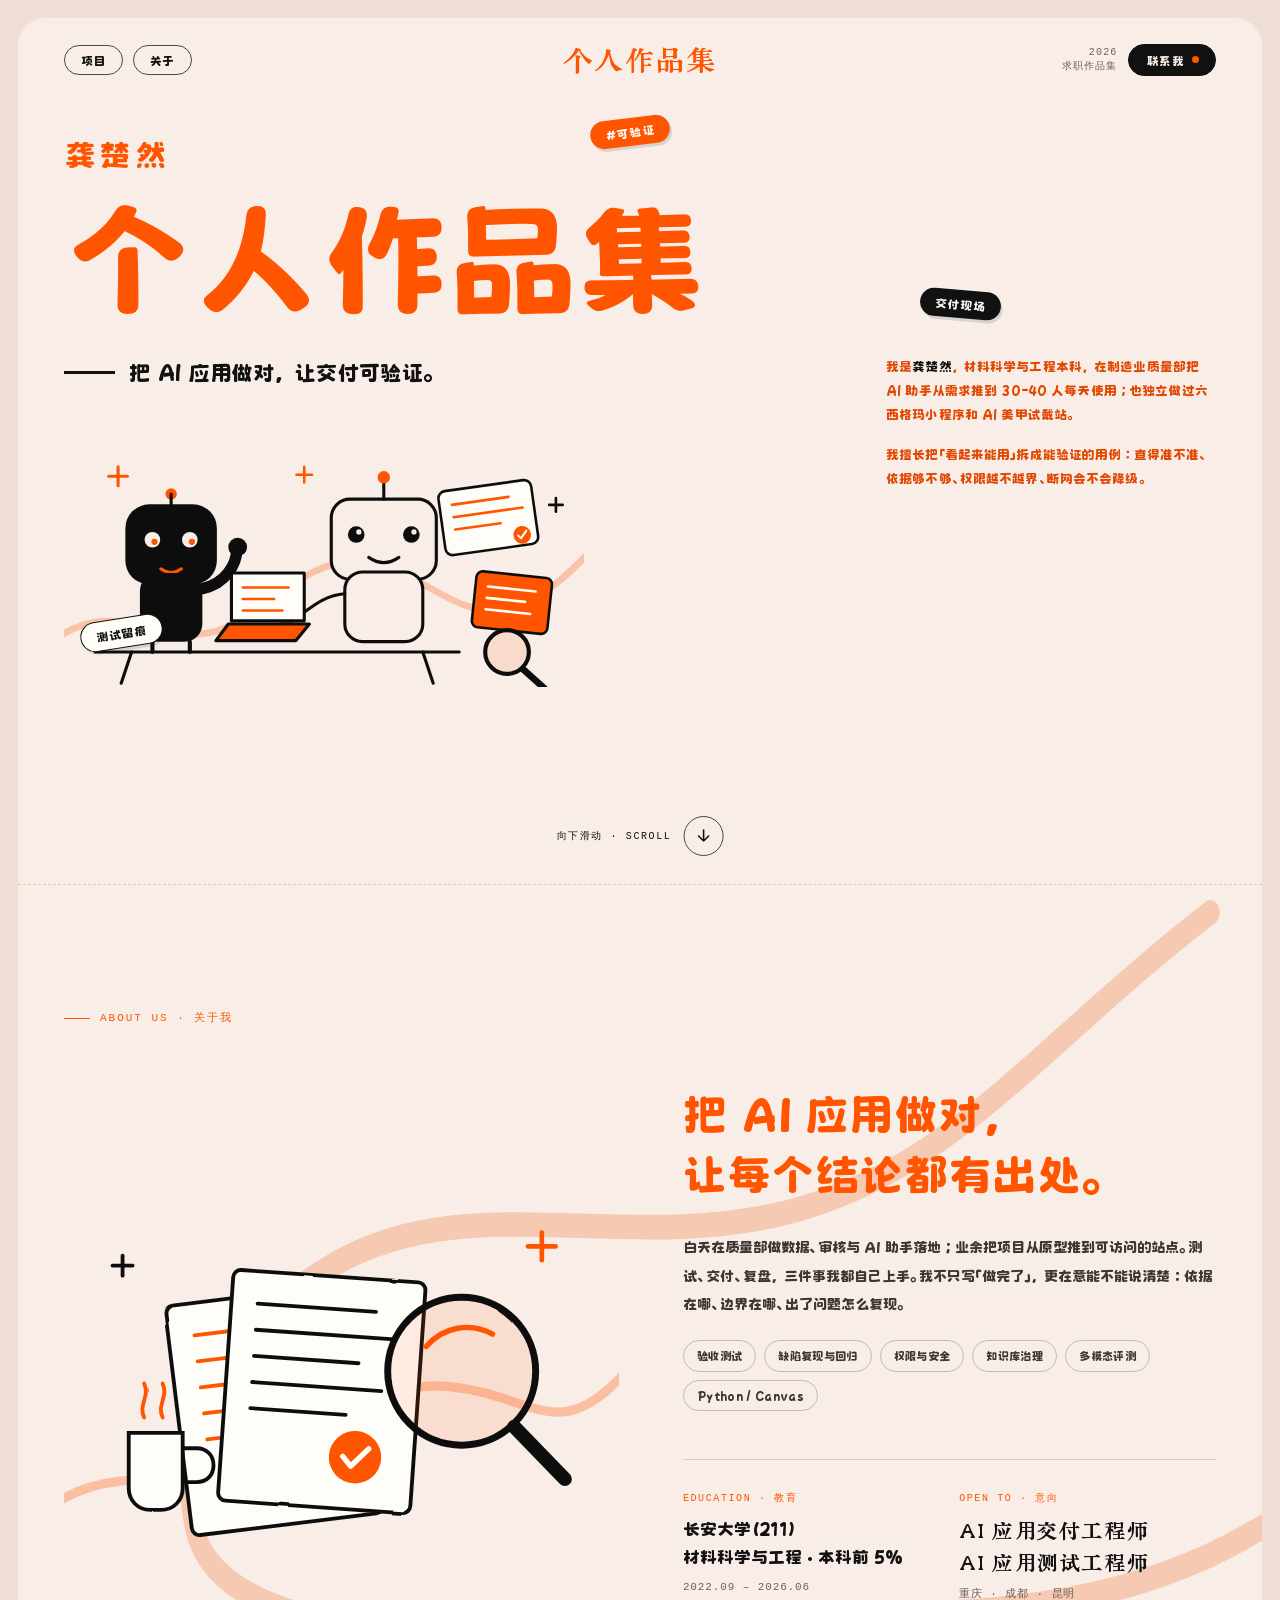
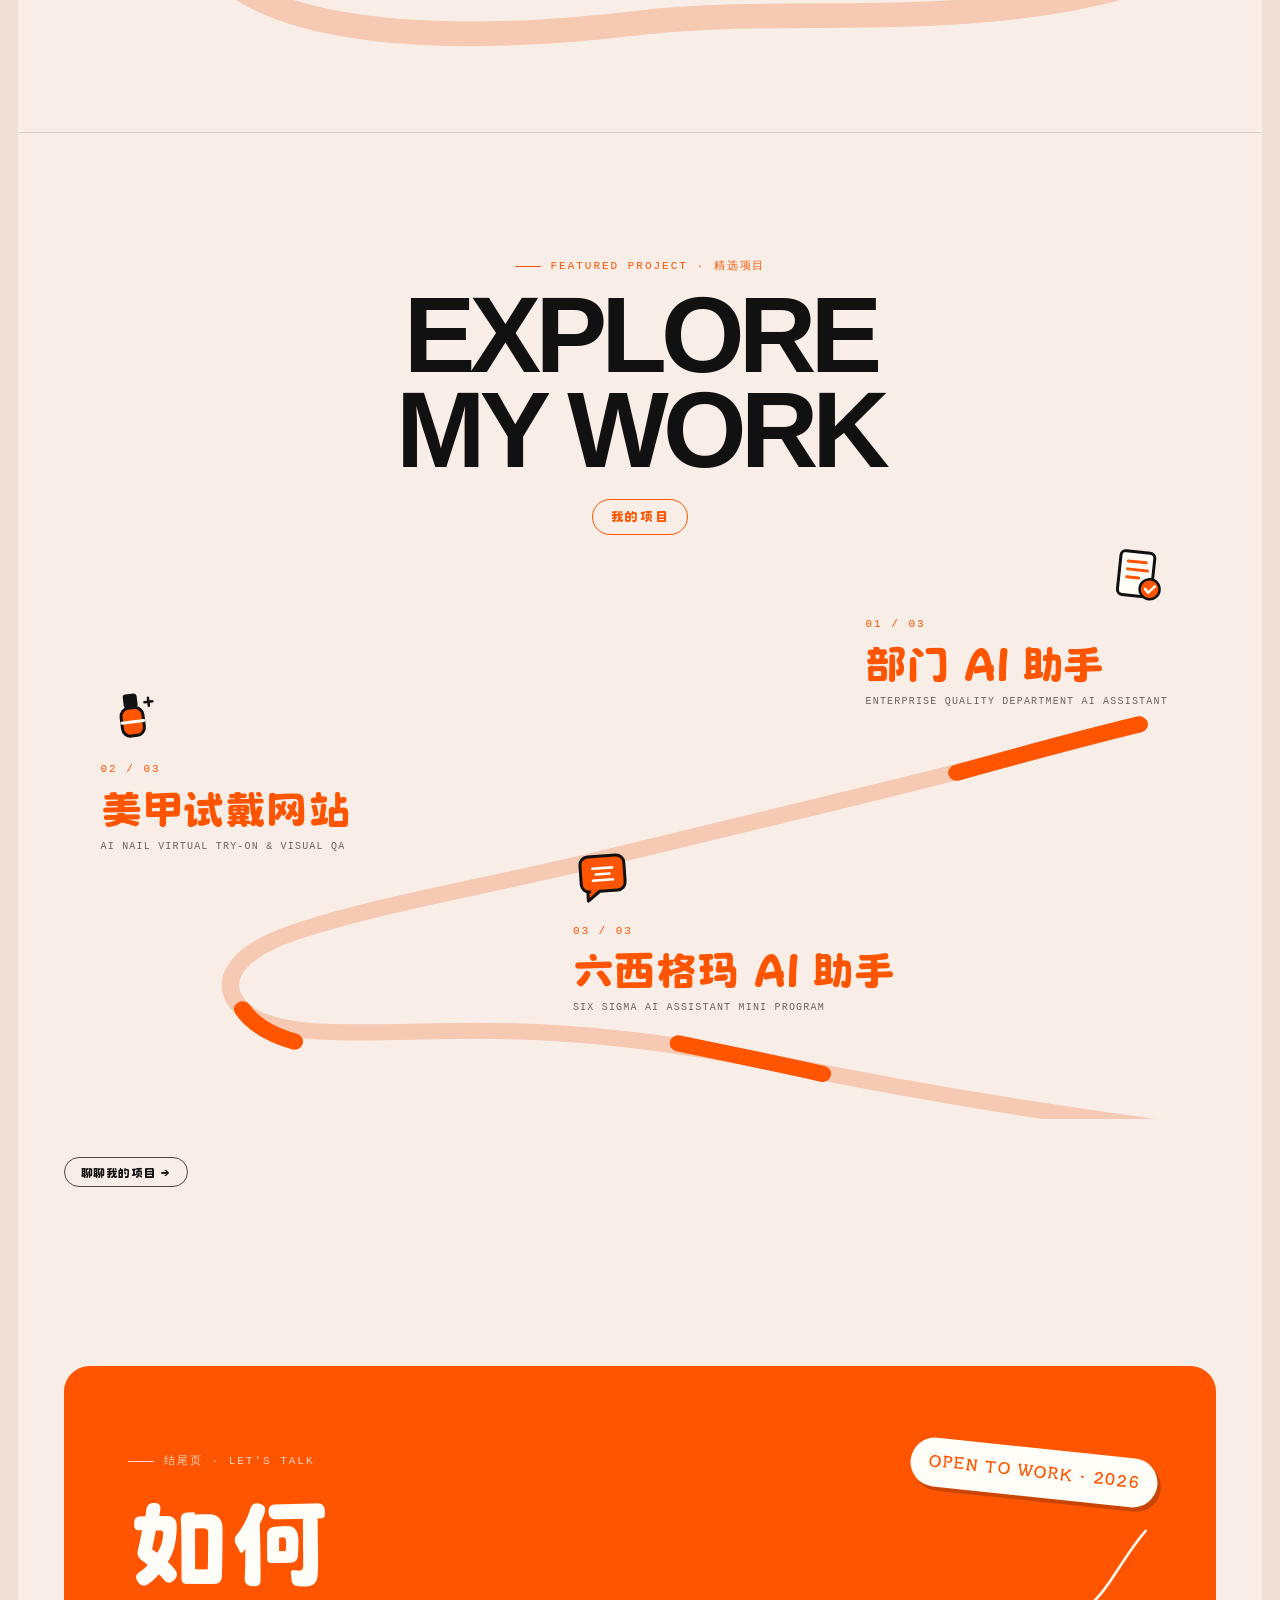
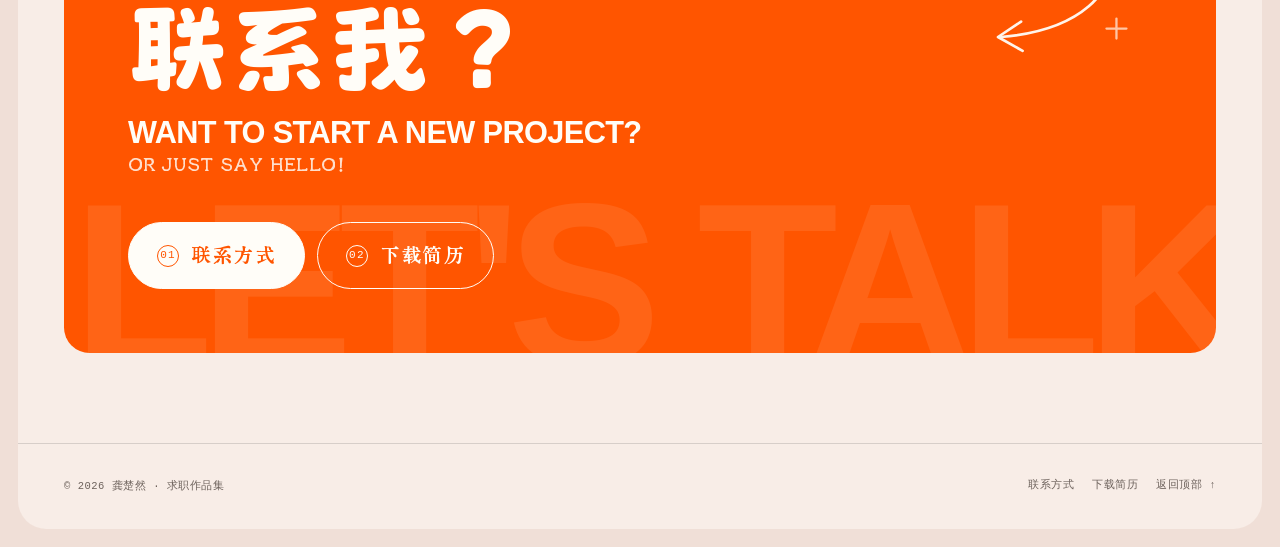
==== commit 5e760c69: "feat: 龚楚然求职作品集静态站（首页/项目详情/结尾页）" ====
--- a/index.html
+++ b/index.html
@@ -1,283 +1,349 @@
-<!DOCTYPE html>
-<html lang="zh-CN">
-<head>
-<meta charset="utf-8">
-<meta name="viewport" content="width=device-width, initial-scale=1">
-<title>龚楚然 · AI 应用交付 / 测试工程师｜求职作品集</title>
-<meta name="description" content="龚楚然的求职作品集：制造业质量部 AI 助手、六西格玛 AI 助手小程序、AI 美甲虚拟试戴网站。AI 应用交付与测试，把每个结论做成可验证的证据。">
-<meta name="author" content="龚楚然">
-<meta name="theme-color" content="#f8ede7">
-<meta property="og:type" content="website">
-<meta property="og:title" content="龚楚然 · AI 应用交付 / 测试工程师｜求职作品集">
-<meta property="og:description" content="龚楚然的求职作品集：制造业质量部 AI 助手、六西格玛 AI 助手小程序、AI 美甲虚拟试戴网站。AI 应用交付与测试，把每个结论做成可验证的证据。">
-<meta property="og:locale" content="zh_CN">
-<link rel="icon" href="assets/img/favicon.svg" type="image/svg+xml">
-<link rel="stylesheet" href="assets/css/style.css?v=20261124h">
-<meta property="og:image" content="https://ras788997-ship-it.github.io/gongchuran-portfolio/assets/img/og-cover.jpg"><meta property="og:image:width" content="1200"><meta property="og:image:height" content="630"><meta name="twitter:card" content="summary_large_image"><meta name="twitter:title" content="龚楚然 · AI 应用交付 / 测试工程师｜求职作品集"><meta name="twitter:description" content="龚楚然的求职作品集：制造业质量部 AI 助手、六西格玛 AI 助手小程序、AI 美甲虚拟试戴网站。AI 应用交付与测试，把每个结论做成可验证的证据。"><meta name="twitter:image" content="https://ras788997-ship-it.github.io/gongchuran-portfolio/assets/img/og-cover.jpg"><meta property="og:url" content="https://ras788997-ship-it.github.io/gongchuran-portfolio/"><link rel="canonical" href="https://ras788997-ship-it.github.io/gongchuran-portfolio/"></head>
-<body>
-<a class="skip" href="#main">跳到主要内容</a>
-<div class="shell">
-  <div class="frame">
-    <header class="topbar" id="topbar">
-      <nav class="topbar__left" aria-label="主导航">
-        <a class="pill" href="#projects">项目</a>
-        <a class="pill" href="#about">关于</a>
-      </nav>
-      <a class="brand" href="index.html" aria-label="龚楚然 · 返回首页">龚楚然</a>
-      <div class="topbar__right">
-        <span class="topbar__meta">2026<br>求职作品集</span>
-        <a class="pill pill--dark" href="contact.html">LET'S TALK<span class="dot" aria-hidden="true"></span></a>
-      </div>
-    </header>
-
-    <main id="main">
-      <!-- ================= HERO ================= -->
-      <section class="hero" aria-labelledby="hero-title">
-        <h1 class="hero__title" id="hero-title">
-          <span class="hero__line">FROM PROMPT</span>
-          <span class="hero__line hero__line--2">TO PROOF<span class="hero__dot">.</span></span>
-        </h1>
-        <p class="hero__cn">把 AI 应用做对，让交付可验证。</p>
-
-        <span class="sticker sticker--a" aria-hidden="true">#可验证</span>
-        <span class="sticker sticker--b" aria-hidden="true">交付现场</span>
-        <span class="sticker sticker--c" aria-hidden="true">测试留痕</span>
-        <span class="sticker sticker--d" aria-hidden="true">AI 应用 · 2026</span>
-
-        <div class="hero__copy">
-          <p>我是<strong>龚楚然</strong>，材料科学与工程本科，在制造业质量部把 AI 助手从需求推到 30–40 人每天使用；也独立做过六西格玛小程序和 AI 美甲试戴站。</p>
-          <p>我擅长把「看起来能用」拆成能验证的用例：查得准不准、依据够不够、权限越不越界、断网会不会降级。</p>
-        </div>
-
-        <!-- 手绘机器人：测试与交付 -->
-        <svg class="hero__doodle" viewbox="0 0 1000 520" fill="none" aria-hidden="true" focusable="false">
-          <defs>
-            <filter id="wobble" x="-8%" y="-8%" width="116%" height="116%">
-              <feturbulence type="fractalNoise" basefrequency="0.018" numoctaves="2" seed="7" result="n"></feturbulence>
-              <fedisplacementmap in="SourceGraphic" in2="n" scale="2.2" xchannelselector="R" ychannelselector="G"></fedisplacementmap>
-            </filter>
-          </defs>
-          <g filter="url(#wobble)">
-            <!-- 背景橙色路径 -->
-            <path d="M-20 430C110 330 210 470 330 395C450 320 520 235 650 300C780 365 840 445 1020 250" stroke="#FF5500" stroke-width="13" stroke-linecap="round" opacity=".28"></path>
-            <!-- 桌面 -->
-            <path d="M60 452H760" stroke="#111" stroke-width="6" stroke-linecap="round"></path>
-            <path d="M130 452L110 512M690 452L710 512" stroke="#111" stroke-width="6" stroke-linecap="round"></path>
-            <!-- 黑色机器人 -->
-            <rect x="118" y="168" width="176" height="154" rx="46" fill="#111"></rect>
-            <circle cx="206" cy="148" r="11" fill="#FF5500"></circle>
-            <path d="M206 180V148" stroke="#111" stroke-width="6" stroke-linecap="round"></path>
-            <circle cx="170" cy="236" r="15" fill="#F8EDE7"></circle>
-            <circle cx="242" cy="236" r="15" fill="#F8EDE7"></circle>
-            <circle cx="174" cy="240" r="6" fill="#FF5500"></circle>
-            <circle cx="246" cy="240" r="6" fill="#FF5500"></circle>
-            <path d="M186 292Q206 306 226 292" stroke="#FF5500" stroke-width="6" stroke-linecap="round"></path>
-            <rect x="146" y="300" width="120" height="132" rx="34" fill="#111"></rect>
-            <path d="M266 330C312 320 332 282 332 256" stroke="#111" stroke-width="22" stroke-linecap="round"></path>
-            <circle cx="334" cy="250" r="18" fill="#111"></circle>
-            <path d="M170 432V452M242 432V452" stroke="#111" stroke-width="8" stroke-linecap="round"></path>
-            <!-- 线稿机器人 -->
-            <rect x="514" y="158" width="202" height="154" rx="36" fill="#F8EDE7" stroke="#111" stroke-width="6"></rect>
-            <path d="M615 158V124" stroke="#111" stroke-width="6" stroke-linecap="round"></path>
-            <circle cx="615" cy="116" r="12" fill="#FF5500"></circle>
-            <circle cx="562" cy="226" r="16" fill="#111"></circle>
-            <circle cx="668" cy="226" r="16" fill="#111"></circle>
-            <circle cx="567" cy="221" r="5" fill="#F8EDE7"></circle>
-            <circle cx="673" cy="221" r="5" fill="#F8EDE7"></circle>
-            <path d="M586 270Q615 290 644 270" stroke="#111" stroke-width="6" stroke-linecap="round"></path>
-            <rect x="540" y="298" width="150" height="134" rx="34" fill="#F8EDE7" stroke="#111" stroke-width="6"></rect>
-            <path d="M540 340C486 344 462 384 430 394" stroke="#111" stroke-width="6" stroke-linecap="round"></path>
-            <circle cx="428" cy="396" r="14" fill="#FF5500"></circle>
-            <!-- 笔记本 -->
-            <path d="M322 300H462V392H322Z" fill="#FFFDF8" stroke="#111" stroke-width="6" stroke-linejoin="round"></path>
-            <path d="M316 398H472L446 430H292Z" fill="#FF5500" stroke="#111" stroke-width="6" stroke-linejoin="round"></path>
-            <path d="M344 328H432M344 350H404M344 372H420" stroke="#FF5500" stroke-width="5" stroke-linecap="round"></path>
-            <!-- 浮动卡片：检索 -->
-            <g transform="rotate(-8 812 194)">
-              <rect x="726" y="132" width="180" height="124" rx="14" fill="#FFFDF8" stroke="#111" stroke-width="5"></rect>
-              <path d="M750 160H860M750 184H884M750 208H838" stroke="#FF5500" stroke-width="5" stroke-linecap="round"></path>
-              <circle cx="876" cy="236" r="17" fill="#FF5500"></circle>
-              <path d="M868 236L873 242L885 229" stroke="#FFFDF8" stroke-width="4" stroke-linecap="round" stroke-linejoin="round"></path>
-            </g>
-            <!-- 浮动卡片：脱敏 -->
-            <g transform="rotate(6 852 360)">
-              <rect x="788" y="302" width="146" height="108" rx="12" fill="#FF5500" stroke="#111" stroke-width="5"></rect>
-              <path d="M812 330H904M812 352H886M812 374H898" stroke="#FFFDF8" stroke-width="5" stroke-linecap="round"></path>
-            </g>
-            <!-- 放大镜 -->
-            <circle cx="852" cy="452" r="42" fill="rgba(255,85,0,.12)" stroke="#111" stroke-width="8"></circle>
-            <path d="M884 486L924 522" stroke="#111" stroke-width="13" stroke-linecap="round"></path>
-            <!-- 星星 -->
-            <path d="M104 96L104 132M86 114H122" stroke="#FF5500" stroke-width="6" stroke-linecap="round"></path>
-            <path d="M462 96L462 126M447 111H477" stroke="#FF5500" stroke-width="5" stroke-linecap="round"></path>
-            <path d="M946 156L946 182M933 169H959" stroke="#111" stroke-width="5" stroke-linecap="round"></path>
-          </g>
-        </svg>
-
-        <a class="scroll-cue" href="#about">
-          <span>向下滑动 · SCROLL</span>
-          <span class="scroll-cue__ring" aria-hidden="true">
-            <svg width="14" height="14" viewbox="0 0 14 14" fill="none"><path d="M7 1V12M7 12L2 7M7 12L12 7" stroke="currentColor" stroke-width="1.6" stroke-linecap="round" stroke-linejoin="round"></path></svg>
-          </span>
-        </a>
-      </section>
-
-      <!-- ================= ABOUT ================= -->
-      <section class="about" id="about" aria-labelledby="about-title">
-        <svg class="about__path" viewbox="0 0 1200 620" preserveaspectratio="none" fill="none" aria-hidden="true">
-          <path d="M1150 20C980 120 900 210 740 240C580 270 430 220 300 280C190 330 150 400 170 470C190 545 380 560 600 540C780 524 1010 560 1200 470" stroke="#F6C9B3" stroke-width="18" stroke-linecap="round"></path>
-        </svg>
-        <div class="about__label reveal">
-          <span class="kicker">About us · 关于我</span>
-        </div>
-
-        <div class="about__grid">
-          <div class="about__left reveal">
-            <svg class="about__doodle" viewbox="0 0 720 520" fill="none" aria-hidden="true" focusable="false">
-              <defs>
-                <filter id="wobble2" x="-8%" y="-8%" width="116%" height="116%">
-                  <feturbulence type="fractalNoise" basefrequency="0.02" numoctaves="2" seed="11" result="n2"></feturbulence>
-                  <fedisplacementmap in="SourceGraphic" in2="n2" scale="2" xchannelselector="R" ychannelselector="G"></fedisplacementmap>
-                </filter>
-              </defs>
-              <g filter="url(#wobble2)">
-                <!-- 橙色路径 -->
-                <path d="M-10 470C90 410 170 470 260 430C350 390 390 310 500 320C610 330 640 400 730 300" stroke="#FF5500" stroke-width="12" stroke-linecap="round" opacity=".3"></path>
-                <!-- 纸张堆 -->
-                <g transform="rotate(-7 300 300)">
-                  <rect x="142" y="196" width="250" height="300" rx="10" fill="#FFFDF8" stroke="#111" stroke-width="5"></rect>
-                  <path d="M176 238H330M176 272H356M176 306H312M176 340H344M176 374H300" stroke="#FF5500" stroke-width="5" stroke-linecap="round"></path>
-                </g>
-                <g transform="rotate(4 330 290)">
-                  <rect x="212" y="176" width="250" height="300" rx="10" fill="#FFFDF8" stroke="#111" stroke-width="5"></rect>
-                  <path d="M246 218H400M246 252H426M246 286H382M246 320H414M246 354H370" stroke="#111" stroke-width="5" stroke-linecap="round"></path>
-                  <circle cx="386" cy="408" r="34" fill="#FF5500"></circle>
-                  <path d="M370 408L381 420L403 396" stroke="#FFFDF8" stroke-width="7" stroke-linecap="round" stroke-linejoin="round"></path>
-                </g>
-                <!-- 放大镜 -->
-                <circle cx="516" cy="300" r="96" fill="rgba(255,85,0,.1)" stroke="#111" stroke-width="9"></circle>
-                <path d="M584 372L650 440" stroke="#111" stroke-width="18" stroke-linecap="round"></path>
-                <path d="M470 268C492 242 528 236 556 252" stroke="#FF5500" stroke-width="7" stroke-linecap="round"></path>
-                <!-- 咖啡 -->
-                <path d="M84 380H154V452C154 468 142 480 126 480H112C96 480 84 468 84 452Z" fill="#FFFDF8" stroke="#111" stroke-width="5"></path>
-                <path d="M154 400H172C186 400 194 410 194 422C194 434 186 444 172 444H154" stroke="#111" stroke-width="5"></path>
-                <path d="M104 360C96 344 112 332 104 316M128 360C120 344 136 332 128 316" stroke="#FF5500" stroke-width="5" stroke-linecap="round"></path>
-                <!-- 星星 -->
-                <path d="M620 120L620 156M602 138H638" stroke="#FF5500" stroke-width="6" stroke-linecap="round"></path>
-                <path d="M76 150L76 176M63 163H89" stroke="#111" stroke-width="5" stroke-linecap="round"></path>
-              </g>
-            </svg>
-          </div>
-
-          <div class="about__right">
-            <h2 class="about__title reveal" id="about-title">把 AI 应用做对，<br>让每个结论都有出处。</h2>
-            <p class="about__lead reveal reveal--d1">白天在质量部做数据、审核与 AI 助手落地；业余把项目从原型推到可访问的站点。测试、交付、复盘，三件事我都自己上手。我不只写「做完了」，更在意能不能说清楚：依据在哪、边界在哪、出了问题怎么复现。</p>
-            <p class="about__skills reveal reveal--d2">
-              <span>验收测试</span><span>缺陷复现与回归</span><span>权限与安全</span><span>知识库治理</span><span>多模态评测</span><span>Python / Canvas</span>
-            </p>
-            <div class="about__facts reveal reveal--d2">
-              <div class="fact fact--edu">
-                <div class="fact__k">Education · 教育</div>
-                <div class="fact__v">长安大学（211）<br>材料科学与工程 · 本科前 5%</div>
-                <div class="fact__sub">2022.09 – 2026.06</div>
-              </div>
-              <div class="fact fact--intent">
-                <div class="fact__k">Open to · 意向</div>
-                <div class="fact__v">AI 应用交付工程师<br>AI 应用测试工程师</div>
-                <div class="fact__sub">重庆 · 成都 · 昆明</div>
-              </div>
-            </div>
-          </div>
-        </div>
-      </section>
-
-      <!-- ================= WORK ================= -->
-      <section class="work" id="projects" aria-labelledby="work-title">
-        <div class="work__head">
-          <span class="kicker reveal">Featured project · 精选项目</span>
-          <h2 class="work__title reveal" id="work-title">EXPLORE<br>MY WORK</h2>
-          <div class="reveal reveal--d1"><span class="work__cn">我的项目</span></div>
-        </div>
-
-        <svg class="work__path" viewbox="0 0 1200 700" preserveaspectratio="none" fill="none" aria-hidden="true">
-          <path pathlength="1" d="M1120 70C980 110 900 180 780 210C660 240 520 210 390 250C260 290 190 330 162 382C134 434 210 490 330 506C450 522 540 512 610 540C680 568 740 600 820 606" stroke="#F6C9B3" stroke-width="18" stroke-linecap="round"></path>
-          <path d="M162 382C152 410 166 436 190 456" stroke="#FF5500" stroke-width="18" stroke-linecap="round"></path>
-          <path d="M610 540C650 560 690 580 740 592" stroke="#FF5500" stroke-width="18" stroke-linecap="round"></path>
-        </svg>
-
-        <div class="work__list">
-          <a class="project project--1 reveal" href="work-1.html" aria-label="查看项目：制造业质量部 AI 助手">
-            <span class="project__inner">
-              <svg class="project__icon" viewbox="0 0 60 60" fill="none" aria-hidden="true">
-                <rect x="11" y="7" width="34" height="44" rx="5" fill="#FFFDF8" stroke="#111" stroke-width="3"></rect>
-                <path d="M19 17H37M19 25H39M19 33H31" stroke="#FF5500" stroke-width="3" stroke-linecap="round"></path>
-                <circle cx="43" cy="43" r="10" fill="#FF5500" stroke="#111" stroke-width="2.5"></circle>
-                <path d="M38.5 43L42 46.5L48 39.5" stroke="#FFFDF8" stroke-width="2.6" stroke-linecap="round" stroke-linejoin="round"></path>
-              </svg>
-              <span class="project__index">01 / 03</span>
-              <span class="project__name">部门 AI 助手</span>
-              <span class="project__en">Enterprise Quality Department AI Assistant</span>
-              <picture>
-                <source srcset="assets/img/p1-retrieval.webp" type="image/webp">
-                <img class="project__thumb" src="assets/img/p1-retrieval.jpg" alt="质量部 AI 检索结果页，回答带原文出处与完整文件路径" loading="lazy" width="1600" height="1000">
-              </source></picture>
-              <span class="project__bubble">内部项目 · 交付与验收<br>688 份质量文档，30–40 人日常使用，检索定位耗时缩短 50%–70%。<span class="project__go">查看项目 →</span></span>
-            </span>
-          </a>
-
-          <a class="project project--2 reveal reveal--d1" href="work-2.html" aria-label="查看项目：六西格玛 AI 助手微信小程序">
-            <span class="project__inner">
-              <svg class="project__icon" viewbox="0 0 60 60" fill="none" aria-hidden="true">
-                <path d="M8 14C8 9.5 11.5 6 16 6H44C48.5 6 52 9.5 52 14V33C52 37.5 48.5 41 44 41H26L14 50V41H16C11.5 41 8 37.5 8 33Z" fill="#FF5500" stroke="#111" stroke-width="3" stroke-linejoin="round"></path>
-                <path d="M20 18H40M23 24H37M20 30H40" stroke="#FFFDF8" stroke-width="2.6" stroke-linecap="round"></path>
-              </svg>
-              <span class="project__index">02 / 03</span>
-              <span class="project__name">六西格玛 AI 助手</span>
-              <span class="project__en">Six Sigma AI Assistant Mini Program</span>
-              <picture>
-                <source srcset="assets/img/p2-overview.webp" type="image/webp">
-                <img class="project__thumb" src="assets/img/p2-overview.jpg" alt="六西格玛 AI 助手概览页，展示资料治理与可验收问答的分工和数据口径" loading="lazy" width="1554" height="956">
-              </source></picture>
-              <span class="project__bubble">个人项目 · 知识工程与测试<br>61 条核心资料、12 项验收闭环，按 DMAIC 阶段检索与溯源。<span class="project__go">查看项目 →</span></span>
-            </span>
-          </a>
-
-          <a class="project project--3 reveal reveal--d2" href="work-3.html" aria-label="查看项目：AI 美甲虚拟试戴网站">
-            <span class="project__inner">
-              <svg class="project__icon" viewbox="0 0 60 60" fill="none" aria-hidden="true">
-                <rect x="20" y="22" width="22" height="28" rx="8" fill="#FF5500" stroke="#111" stroke-width="3"></rect>
-                <rect x="24" y="8" width="14" height="14" rx="3" fill="#111"></rect>
-                <path d="M20 36H42" stroke="#FFFDF8" stroke-width="3" stroke-linecap="round"></path>
-                <path d="M49 14L49 22M45 18H53" stroke="#111" stroke-width="2.5" stroke-linecap="round"></path>
-              </svg>
-              <span class="project__index">03 / 03</span>
-              <span class="project__name">美甲试戴网站</span>
-              <span class="project__en">AI Nail Virtual Try-On &amp; Visual QA</span>
-              <picture>
-                <source srcset="assets/img/p3-result.webp" type="image/webp">
-                <img class="project__thumb" src="assets/img/p3-result.jpg" alt="AI 美甲试戴结果：真实手照叠加参考款后的成品图" loading="lazy" width="932" height="672">
-              </source></picture>
-              <span class="project__bubble">个人项目 · 多模态评测<br>18 组归因复盘、31 组离线回归，站点已公网可访问。<span class="project__go">查看项目 →</span></span>
-            </span>
-          </a>
-        </div>
-
-        <div class="work__more reveal">
-          <a class="pill" href="contact.html">聊聊我的项目 →</a>
-        </div>
-      </section>
-    </main>
-
-    <footer class="footer">
-      <span>© 2026 龚楚然 · 求职作品集</span>
-      <span class="footer__links">
-        <a href="contact.html">联系方式</a>
-        <a href="contact.html#resume">下载简历</a>
-        <a href="#topbar">返回顶部 ↑</a>
-      </span>
-    </footer>
-  </div>
-</div>
-<script src="assets/js/main.js?v=20261124h" defer></script>
-</body>
+<!DOCTYPE html>
+<html lang="zh-CN">
+<head>
+<meta charset="utf-8">
+<meta name="viewport" content="width=device-width, initial-scale=1">
+<title>龚楚然 · AI 应用交付 / 测试工程师｜求职作品集</title>
+<meta name="description" content="龚楚然的求职作品集：制造业质量部 AI 助手、六西格玛 AI 助手小程序、AI 美甲虚拟试戴网站。AI 应用交付与测试，把每个结论做成可验证的证据。">
+<meta name="author" content="龚楚然">
+<meta name="theme-color" content="#f8ede7">
+<meta property="og:type" content="website">
+<meta property="og:title" content="龚楚然 · AI 应用交付 / 测试工程师｜求职作品集">
+<meta property="og:description" content="龚楚然的求职作品集：制造业质量部 AI 助手、六西格玛 AI 助手小程序、AI 美甲虚拟试戴网站。AI 应用交付与测试，把每个结论做成可验证的证据。">
+<meta property="og:locale" content="zh_CN">
+<link rel="icon" href="assets/img/favicon.svg" type="image/svg+xml">
+<link rel="stylesheet" href="assets/css/style.css?v=20261124s">
+<meta property="og:image" content="https://ras788997-ship-it.github.io/gongchuran-portfolio/assets/img/og-cover.jpg"><meta property="og:image:width" content="1200"><meta property="og:image:height" content="630"><meta name="twitter:card" content="summary_large_image"><meta name="twitter:title" content="龚楚然 · AI 应用交付 / 测试工程师｜求职作品集"><meta name="twitter:description" content="龚楚然的求职作品集：制造业质量部 AI 助手、六西格玛 AI 助手小程序、AI 美甲虚拟试戴网站。AI 应用交付与测试，把每个结论做成可验证的证据。"><meta name="twitter:image" content="https://ras788997-ship-it.github.io/gongchuran-portfolio/assets/img/og-cover.jpg"><meta property="og:url" content="https://ras788997-ship-it.github.io/gongchuran-portfolio/"><link rel="canonical" href="https://ras788997-ship-it.github.io/gongchuran-portfolio/"></head>
+<body>
+<a class="skip" href="#main">跳到主要内容</a>
+<div class="shell">
+  <div class="frame">
+    <header class="topbar" id="topbar">
+      <nav class="topbar__left" aria-label="主导航">
+        <a class="pill" href="#projects">项目</a>
+        <a class="pill" href="#about">关于</a>
+      </nav>
+      <a class="brand" href="index.html" aria-label="个人作品集 · 返回首页">个人作品集</a>
+      <div class="topbar__right">
+        <span class="topbar__meta">2026<br>求职作品集</span>
+        <button class="pill pill--dark" type="button" data-contact-open aria-haspopup="dialog" aria-controls="contact-modal">联系我<span class="dot" aria-hidden="true"></span></button>
+      </div>
+    </header>
+
+    <main id="main">
+      <!-- ================= HERO ================= -->
+      <section class="hero" aria-labelledby="hero-title">
+        <h1 class="hero__title hero__title--cn" id="hero-title">
+          <span class="hero__line hero__name">龚楚然</span>
+          <span class="hero__line">个人作品集</span>
+        </h1>
+        <p class="hero__cn">把 AI 应用做对，让交付可验证。</p>
+
+        <span class="sticker sticker--a" aria-hidden="true">#可验证</span>
+        <span class="sticker sticker--b" aria-hidden="true">交付现场</span>
+        <span class="sticker sticker--c" aria-hidden="true">测试留痕</span>
+        <span class="sticker sticker--d" aria-hidden="true">AI 应用 · 2026</span>
+
+        <div class="hero__copy">
+          <p>我是<strong>龚楚然</strong>，材料科学与工程本科，在制造业质量部把 AI 助手从需求推到 30–40 人每天使用；也独立做过六西格玛小程序和 AI 美甲试戴站。</p>
+          <p>我擅长把「看起来能用」拆成能验证的用例：查得准不准、依据够不够、权限越不越界、断网会不会降级。</p>
+        </div>
+
+        <!-- 手绘机器人：测试与交付 -->
+        <svg class="hero__doodle" viewbox="0 0 1000 520" fill="none" aria-hidden="true" focusable="false">
+          <defs>
+            <filter id="wobble" x="-8%" y="-8%" width="116%" height="116%">
+              <feturbulence type="fractalNoise" basefrequency="0.018" numoctaves="2" seed="7" result="n"></feturbulence>
+              <fedisplacementmap in="SourceGraphic" in2="n" scale="2.2" xchannelselector="R" ychannelselector="G"></fedisplacementmap>
+            </filter>
+          </defs>
+          <g filter="url(#wobble)">
+            <!-- 背景橙色路径 -->
+            <path d="M-20 430C110 330 210 470 330 395C450 320 520 235 650 300C780 365 840 445 1020 250" stroke="#FF5500" stroke-width="13" stroke-linecap="round" opacity=".28"></path>
+            <!-- 桌面 -->
+            <path d="M60 452H760" stroke="#111" stroke-width="6" stroke-linecap="round"></path>
+            <path d="M130 452L110 512M690 452L710 512" stroke="#111" stroke-width="6" stroke-linecap="round"></path>
+            <!-- 黑色机器人 -->
+            <rect x="118" y="168" width="176" height="154" rx="46" fill="#111"></rect>
+            <circle cx="206" cy="148" r="11" fill="#FF5500"></circle>
+            <path d="M206 180V148" stroke="#111" stroke-width="6" stroke-linecap="round"></path>
+            <circle cx="170" cy="236" r="15" fill="#F8EDE7"></circle>
+            <circle cx="242" cy="236" r="15" fill="#F8EDE7"></circle>
+            <circle cx="174" cy="240" r="6" fill="#FF5500"></circle>
+            <circle cx="246" cy="240" r="6" fill="#FF5500"></circle>
+            <path d="M186 292Q206 306 226 292" stroke="#FF5500" stroke-width="6" stroke-linecap="round"></path>
+            <rect x="146" y="300" width="120" height="132" rx="34" fill="#111"></rect>
+            <path d="M266 330C312 320 332 282 332 256" stroke="#111" stroke-width="22" stroke-linecap="round"></path>
+            <circle cx="334" cy="250" r="18" fill="#111"></circle>
+            <path d="M170 432V452M242 432V452" stroke="#111" stroke-width="8" stroke-linecap="round"></path>
+            <!-- 线稿机器人 -->
+            <rect x="514" y="158" width="202" height="154" rx="36" fill="#F8EDE7" stroke="#111" stroke-width="6"></rect>
+            <path d="M615 158V124" stroke="#111" stroke-width="6" stroke-linecap="round"></path>
+            <circle cx="615" cy="116" r="12" fill="#FF5500"></circle>
+            <circle cx="562" cy="226" r="16" fill="#111"></circle>
+            <circle cx="668" cy="226" r="16" fill="#111"></circle>
+            <circle cx="567" cy="221" r="5" fill="#F8EDE7"></circle>
+            <circle cx="673" cy="221" r="5" fill="#F8EDE7"></circle>
+            <path d="M586 270Q615 290 644 270" stroke="#111" stroke-width="6" stroke-linecap="round"></path>
+            <rect x="540" y="298" width="150" height="134" rx="34" fill="#F8EDE7" stroke="#111" stroke-width="6"></rect>
+            <path d="M540 340C486 344 462 384 430 394" stroke="#111" stroke-width="6" stroke-linecap="round"></path>
+            <circle cx="428" cy="396" r="14" fill="#FF5500"></circle>
+            <!-- 笔记本 -->
+            <path d="M322 300H462V392H322Z" fill="#FFFDF8" stroke="#111" stroke-width="6" stroke-linejoin="round"></path>
+            <path d="M316 398H472L446 430H292Z" fill="#FF5500" stroke="#111" stroke-width="6" stroke-linejoin="round"></path>
+            <path d="M344 328H432M344 350H404M344 372H420" stroke="#FF5500" stroke-width="5" stroke-linecap="round"></path>
+            <!-- 浮动卡片：检索 -->
+            <g transform="rotate(-8 812 194)">
+              <rect x="726" y="132" width="180" height="124" rx="14" fill="#FFFDF8" stroke="#111" stroke-width="5"></rect>
+              <path d="M750 160H860M750 184H884M750 208H838" stroke="#FF5500" stroke-width="5" stroke-linecap="round"></path>
+              <circle cx="876" cy="236" r="17" fill="#FF5500"></circle>
+              <path d="M868 236L873 242L885 229" stroke="#FFFDF8" stroke-width="4" stroke-linecap="round" stroke-linejoin="round"></path>
+            </g>
+            <!-- 浮动卡片：脱敏 -->
+            <g transform="rotate(6 852 360)">
+              <rect x="788" y="302" width="146" height="108" rx="12" fill="#FF5500" stroke="#111" stroke-width="5"></rect>
+              <path d="M812 330H904M812 352H886M812 374H898" stroke="#FFFDF8" stroke-width="5" stroke-linecap="round"></path>
+            </g>
+            <!-- 放大镜 -->
+            <circle cx="852" cy="452" r="42" fill="rgba(255,85,0,.12)" stroke="#111" stroke-width="8"></circle>
+            <path d="M884 486L924 522" stroke="#111" stroke-width="13" stroke-linecap="round"></path>
+            <!-- 星星 -->
+            <path d="M104 96L104 132M86 114H122" stroke="#FF5500" stroke-width="6" stroke-linecap="round"></path>
+            <path d="M462 96L462 126M447 111H477" stroke="#FF5500" stroke-width="5" stroke-linecap="round"></path>
+            <path d="M946 156L946 182M933 169H959" stroke="#111" stroke-width="5" stroke-linecap="round"></path>
+          </g>
+        </svg>
+
+        <a class="scroll-cue" href="#about">
+          <span>向下滑动 · SCROLL</span>
+          <span class="scroll-cue__ring" aria-hidden="true">
+            <svg width="14" height="14" viewbox="0 0 14 14" fill="none"><path d="M7 1V12M7 12L2 7M7 12L12 7" stroke="currentColor" stroke-width="1.6" stroke-linecap="round" stroke-linejoin="round"></path></svg>
+          </span>
+        </a>
+      </section>
+
+      <!-- ================= ABOUT ================= -->
+      <section class="about" id="about" aria-labelledby="about-title">
+        <svg class="about__path" viewbox="0 0 1200 620" preserveaspectratio="none" fill="none" aria-hidden="true">
+          <path d="M1150 20C980 120 900 210 740 240C580 270 430 220 300 280C190 330 150 400 170 470C190 545 380 560 600 540C780 524 1010 560 1200 470" stroke="#F6C9B3" stroke-width="18" stroke-linecap="round"></path>
+        </svg>
+        <div class="about__label reveal">
+          <span class="kicker">About us · 关于我</span>
+        </div>
+
+        <div class="about__grid">
+          <div class="about__left reveal">
+            <svg class="about__doodle" viewbox="0 0 720 520" fill="none" aria-hidden="true" focusable="false">
+              <defs>
+                <filter id="wobble2" x="-8%" y="-8%" width="116%" height="116%">
+                  <feturbulence type="fractalNoise" basefrequency="0.02" numoctaves="2" seed="11" result="n2"></feturbulence>
+                  <fedisplacementmap in="SourceGraphic" in2="n2" scale="2" xchannelselector="R" ychannelselector="G"></fedisplacementmap>
+                </filter>
+              </defs>
+              <g filter="url(#wobble2)">
+                <!-- 橙色路径 -->
+                <path d="M-10 470C90 410 170 470 260 430C350 390 390 310 500 320C610 330 640 400 730 300" stroke="#FF5500" stroke-width="12" stroke-linecap="round" opacity=".3"></path>
+                <!-- 纸张堆 -->
+                <g transform="rotate(-7 300 300)">
+                  <rect x="142" y="196" width="250" height="300" rx="10" fill="#FFFDF8" stroke="#111" stroke-width="5"></rect>
+                  <path d="M176 238H330M176 272H356M176 306H312M176 340H344M176 374H300" stroke="#FF5500" stroke-width="5" stroke-linecap="round"></path>
+                </g>
+                <g transform="rotate(4 330 290)">
+                  <rect x="212" y="176" width="250" height="300" rx="10" fill="#FFFDF8" stroke="#111" stroke-width="5"></rect>
+                  <path d="M246 218H400M246 252H426M246 286H382M246 320H414M246 354H370" stroke="#111" stroke-width="5" stroke-linecap="round"></path>
+                  <circle cx="386" cy="408" r="34" fill="#FF5500"></circle>
+                  <path d="M370 408L381 420L403 396" stroke="#FFFDF8" stroke-width="7" stroke-linecap="round" stroke-linejoin="round"></path>
+                </g>
+                <!-- 放大镜 -->
+                <circle cx="516" cy="300" r="96" fill="rgba(255,85,0,.1)" stroke="#111" stroke-width="9"></circle>
+                <path d="M584 372L650 440" stroke="#111" stroke-width="18" stroke-linecap="round"></path>
+                <path d="M470 268C492 242 528 236 556 252" stroke="#FF5500" stroke-width="7" stroke-linecap="round"></path>
+                <!-- 咖啡 -->
+                <path d="M84 380H154V452C154 468 142 480 126 480H112C96 480 84 468 84 452Z" fill="#FFFDF8" stroke="#111" stroke-width="5"></path>
+                <path d="M154 400H172C186 400 194 410 194 422C194 434 186 444 172 444H154" stroke="#111" stroke-width="5"></path>
+                <path d="M104 360C96 344 112 332 104 316M128 360C120 344 136 332 128 316" stroke="#FF5500" stroke-width="5" stroke-linecap="round"></path>
+                <!-- 星星 -->
+                <path d="M620 120L620 156M602 138H638" stroke="#FF5500" stroke-width="6" stroke-linecap="round"></path>
+                <path d="M76 150L76 176M63 163H89" stroke="#111" stroke-width="5" stroke-linecap="round"></path>
+              </g>
+            </svg>
+          </div>
+
+          <div class="about__right">
+            <h2 class="about__title reveal" id="about-title">把 AI 应用做对，<br>让每个结论都有出处。</h2>
+            <p class="about__lead reveal reveal--d1">白天在质量部做数据、审核与 AI 助手落地；业余把项目从原型推到可访问的站点。测试、交付、复盘，三件事我都自己上手。我不只写「做完了」，更在意能不能说清楚：依据在哪、边界在哪、出了问题怎么复现。</p>
+            <p class="about__skills reveal reveal--d2">
+              <span>验收测试</span><span>缺陷复现与回归</span><span>权限与安全</span><span>知识库治理</span><span>多模态评测</span><span>Python / Canvas</span>
+            </p>
+            <div class="about__facts reveal reveal--d2">
+              <div class="fact fact--edu">
+                <div class="fact__k">Education · 教育</div>
+                <div class="fact__v">长安大学（211）<br>材料科学与工程 · 本科前 5%</div>
+                <div class="fact__sub">2022.09 – 2026.06</div>
+              </div>
+              <div class="fact fact--intent">
+                <div class="fact__k">Open to · 意向</div>
+                <div class="fact__v">AI 应用交付工程师<br>AI 应用测试工程师</div>
+                <div class="fact__sub">重庆 · 成都 · 昆明</div>
+              </div>
+            </div>
+          </div>
+        </div>
+      </section>
+
+      <!-- ================= WORK ================= -->
+      <section class="work" id="projects" aria-labelledby="work-title">
+        <div class="work__head">
+          <span class="kicker reveal">Featured project · 精选项目</span>
+          <h2 class="work__title reveal" id="work-title">EXPLORE<br>MY WORK</h2>
+          <div class="reveal reveal--d1"><span class="work__cn">我的项目</span></div>
+        </div>
+
+        <div class="work__list">
+          <svg class="work__path" viewBox="0 0 1200 600" preserveAspectRatio="none" fill="none" aria-hidden="true">
+            <path pathLength="1" d="M1120 160C1040 182 960 206 860 232C760 258 660 284 560 310C440 341 330 360 240 392C176 415 158 450 186 478C222 514 320 502 430 502C540 502 640 516 750 540C870 566 1000 590 1140 610" stroke="#F6C9B3" stroke-width="18" stroke-linecap="round"/>
+            <path d="M1120 160C1050 178 990 196 930 214" stroke="#FF5500" stroke-width="18" stroke-linecap="round"/>
+            <path d="M186 478C196 494 214 506 240 514" stroke="#FF5500" stroke-width="18" stroke-linecap="round"/>
+            <path d="M640 516C690 527 740 538 790 550" stroke="#FF5500" stroke-width="18" stroke-linecap="round"/>
+          </svg>
+
+          <a class="project project--1 reveal" href="work-1.html" aria-label="查看项目：制造业质量部 AI 助手">
+            <span class="project__inner">
+              <svg class="project__icon" viewBox="0 0 60 60" fill="none" aria-hidden="true">
+                <rect x="11" y="7" width="34" height="44" rx="5" fill="#FFFDF8" stroke="#111" stroke-width="3"/>
+                <path d="M19 17H37M19 25H39M19 33H31" stroke="#FF5500" stroke-width="3" stroke-linecap="round"/>
+                <circle cx="43" cy="43" r="10" fill="#FF5500" stroke="#111" stroke-width="2.5"/>
+                <path d="M38.5 43L42 46.5L48 39.5" stroke="#FFFDF8" stroke-width="2.6" stroke-linecap="round" stroke-linejoin="round"/>
+              </svg>
+              <span class="project__index">01 / 03</span>
+              <span class="project__name">部门 AI 助手</span>
+              <span class="project__en">Enterprise Quality Department AI Assistant</span>
+              <picture>
+                <source srcset="assets/img/p1-retrieval.webp" type="image/webp">
+                <img class="project__thumb" src="assets/img/p1-retrieval.jpg" alt="质量部 AI 检索结果页，回答带原文出处与完整文件路径" loading="lazy" width="1600" height="1000">
+              </picture>
+              <span class="project__bubble">内部项目 · 交付与验收<br>688 份质量文档，30–40 人日常使用，检索定位耗时缩短 50%–70%。<span class="project__go">查看项目 →</span></span>
+            </span>
+          </a>
+
+          <a class="project project--2 reveal reveal--d1" href="work-3.html" aria-label="查看项目：AI 美甲虚拟试戴网站">
+            <span class="project__inner">
+              <svg class="project__icon" viewBox="0 0 60 60" fill="none" aria-hidden="true">
+                <rect x="20" y="22" width="22" height="28" rx="8" fill="#FF5500" stroke="#111" stroke-width="3"/>
+                <rect x="24" y="8" width="14" height="14" rx="3" fill="#111"/>
+                <path d="M20 36H42" stroke="#FFFDF8" stroke-width="3" stroke-linecap="round"/>
+                <path d="M49 14L49 22M45 18H53" stroke="#111" stroke-width="2.5" stroke-linecap="round"/>
+              </svg>
+              <span class="project__index">02 / 03</span>
+              <span class="project__name">美甲试戴网站</span>
+              <span class="project__en">AI Nail Virtual Try-On &amp; Visual QA</span>
+              <picture>
+                <source srcset="assets/img/p3-result.webp" type="image/webp">
+                <img class="project__thumb" src="assets/img/p3-result.jpg" alt="AI 美甲试戴结果：真实手照叠加参考款后的成品图" loading="lazy" width="932" height="672">
+              </picture>
+              <span class="project__bubble">个人项目 · 多模态评测<br>18 组归因复盘、31 组离线回归，站点已公网可访问。<span class="project__go">查看项目 →</span></span>
+            </span>
+          </a>
+
+          <a class="project project--3 reveal reveal--d2" href="work-2.html" aria-label="查看项目：六西格玛 AI 助手微信小程序">
+            <span class="project__inner">
+              <svg class="project__icon" viewBox="0 0 60 60" fill="none" aria-hidden="true">
+                <path d="M8 14C8 9.5 11.5 6 16 6H44C48.5 6 52 9.5 52 14V33C52 37.5 48.5 41 44 41H26L14 50V41H16C11.5 41 8 37.5 8 33Z" fill="#FF5500" stroke="#111" stroke-width="3" stroke-linejoin="round"/>
+                <path d="M20 18H40M23 24H37M20 30H40" stroke="#FFFDF8" stroke-width="2.6" stroke-linecap="round"/>
+              </svg>
+              <span class="project__index">03 / 03</span>
+              <span class="project__name">六西格玛 AI 助手</span>
+              <span class="project__en">Six Sigma AI Assistant Mini Program</span>
+              <picture>
+                <source srcset="assets/img/p2-overview.webp" type="image/webp">
+                <img class="project__thumb" src="assets/img/p2-overview.jpg" alt="六西格玛 AI 助手概览页，展示资料治理与可验收问答的分工和数据口径" loading="lazy" width="1554" height="956">
+              </picture>
+              <span class="project__bubble">个人项目 · 知识工程与测试<br>61 条核心资料、12 项验收闭环，按 DMAIC 阶段检索与溯源。<span class="project__go">查看项目 →</span></span>
+            </span>
+          </a>
+        </div>
+
+        <div class="work__more reveal">
+          <a class="pill" href="work-1.html">聊聊我的项目 →</a>
+        </div>
+      </section>
+    <section class="contact contact--inline" id="contact" aria-labelledby="contact-title">
+      <section class="contact__hero" aria-labelledby="contact-title">
+        <span class="kicker contact__kicker">结尾页 · Let's talk</span>
+        <h2 class="contact__title" id="contact-title">如何<br>联系我？</h2>
+        <p class="contact__en">Want to start a new project?<em>or just say hello！</em></p>
+
+        <div class="contact__deco" aria-hidden="true">
+          <span class="contact__sticker">OPEN TO WORK · 2026</span>
+          <svg class="contact__doodle" viewbox="0 0 260 200" fill="none">
+            <path d="M244 18C214 52 198 92 170 116C142 140 104 152 56 156" stroke="#FFFDF8" stroke-width="3.5" stroke-linecap="round"></path>
+            <path d="M82 136L52 156L84 174" stroke="#FFFDF8" stroke-width="3.5" stroke-linecap="round" stroke-linejoin="round"></path>
+            <path d="M206 132L206 158M193 145H219" stroke="#FFFDF8" stroke-width="3" stroke-linecap="round" opacity=".7"></path>
+          </svg>
+        </div>
+
+        <div class="contact__actions">
+          <button class="btn btn--solid" type="button" data-toggle="contact" aria-expanded="false" aria-controls="panel-contact">
+            <span class="btn__mark" aria-hidden="true">01</span>联系方式
+          </button>
+          <button class="btn" type="button" data-toggle="resume" aria-expanded="false" aria-controls="panel-resume">
+            <span class="btn__mark" aria-hidden="true">02</span>下载简历
+          </button>
+        </div>
+
+        <div class="contact__panel" id="panel-contact" hidden>
+          <h2 tabindex="-1">我的联系方式</h2>
+          <p class="hint">优先邮件；电话仅用于求职沟通，请勿用于营销。</p>
+          <div class="contact__list">
+            <a href="mailto:2022903716@chd.edu.cn">
+              <span>Email</span>
+              <strong>2022903716@chd.edu.cn</strong>
+            </a>
+            <a href="tel:+8613577404580">
+              <span>Phone</span>
+              <strong>135 7740 4580</strong>
+            </a>
+            <div>
+              <span>City</span>
+              <strong>重庆 · 成都 · 昆明</strong>
+            </div>
+            <div>
+              <span>Status</span>
+              <strong>2026 届本科 · 寻找 AI 应用交付 / 测试岗位</strong>
+            </div>
+          </div>
+        </div>
+
+        <div class="contact__panel" id="panel-resume" hidden>
+          <h2 tabindex="-1">下载简历</h2>
+          <p class="hint">两份 PDF 内容同源，分别对应测试与交付方向；按投递岗位选一份即可。</p>
+          <div class="resume-grid">
+            <a class="resume-card" href="assets/docs/resume-test.pdf" download="龚楚然-简历-AI应用测试工程师.pdf">
+              <span class="resume-card__meta">PDF · 测试方向</span>
+              <span class="resume-card__role">AI 应用测试工程师</span>
+              <span class="resume-card__dl">下载 PDF <span aria-hidden="true">↓</span></span>
+            </a>
+            <a class="resume-card" href="assets/docs/resume-delivery.pdf" download="龚楚然-简历-AI应用交付工程师.pdf">
+              <span class="resume-card__meta">PDF · 交付方向</span>
+              <span class="resume-card__role">AI 应用交付工程师</span>
+              <span class="resume-card__dl">下载 PDF <span aria-hidden="true">↓</span></span>
+            </a>
+          </div>
+        </div>
+      </section>
+      </section>
+    </main>
+
+    <footer class="footer">
+      <span>© 2026 龚楚然 · 求职作品集</span>
+      <span class="footer__links">
+        <a href="#contact">联系方式</a>
+        <a href="#resume">下载简历</a>
+        <a href="#topbar">返回顶部 ↑</a>
+      </span>
+    </footer>
+  </div>
+</div>
+<script src="assets/js/main.js?v=20261124s" defer></script>
+</body>
 </html>
--- a/assets/css/style.css
+++ b/assets/css/style.css
@@ -228,6 +228,19 @@
   color: var(--orange);
 }
 .hero__line { display: block; }
+.hero__title--cn {
+  font-family: var(--font-round);
+  font-weight: 400;
+  line-height: 1.04;
+  letter-spacing: 0.01em;
+  white-space: normal;
+}
+.hero__name {
+  font-size: clamp(18px, 4vw, 32px);
+  line-height: 1.5;
+  letter-spacing: 0.14em;
+  margin-bottom: clamp(2px, 0.8vw, 10px);
+}
 .hero__line--2 { padding-left: clamp(14px, 7.5vw, 132px); }
 .hero__dot { color: var(--ink); }
 .hero__cn {
@@ -479,7 +492,7 @@
   inset: 0;
   width: 100%;
   height: 100%;
-  z-index: 1;
+  z-index: 0;
   pointer-events: none;
 }
 .work__list {
@@ -490,6 +503,7 @@
 }
 .project {
   position: absolute;
+  z-index: 2;
   display: block;
   text-decoration: none;
   color: var(--ink);
@@ -499,11 +513,7 @@
   display: inline-flex;
   flex-direction: column;
   gap: 8px;
-  padding: 12px 16px;
-  border-radius: 18px;
-  background: var(--cream);
-  /* 用与页面同色的底板 + 外扩阴影在路径上“挖”出干净的文字底，避免橙色路径穿过项目名 */
-  box-shadow: 0 0 0 14px var(--cream), 0 0 0 30px var(--cream);
+  padding: 4px 2px;
 }
 .project__icon {
   position: absolute;
@@ -592,9 +602,9 @@
 .project__thumb { display: none; }
 .project__inner picture { display: none; }
 
-.project--1 { right: 4%; top: 8%; }
-.project--2 { left: 3%; top: 34%; }
-.project--3 { left: 40%; top: 66%; }
+.project--1 { right: 4%; top: 5%; }
+.project--2 { left: 3%; top: 32%; }
+.project--3 { left: 44%; top: 62%; }
 .project--1 .project__bubble { left: 30%; }
 .project--2 .project__bubble { left: 55%; }
 .project--3 .project__bubble { left: 42%; }
@@ -603,7 +613,7 @@
   position: relative;
   z-index: 3;
   margin-top: clamp(20px, 3vw, 40px);
-  text-align: center;
+  text-align: left;
 }
 
 /* ---------- mobile nav ---------- */
@@ -670,6 +680,134 @@
 .mobilemenu a:hover { color: var(--orange); }
 .mobilemenu .mobilemenu__contact { color: var(--orange); }
 
+/* ---------- contact modal ---------- */
+.contact-modal {
+  position: fixed;
+  inset: 0;
+  z-index: 120;
+  display: grid;
+  place-items: center;
+  padding: clamp(14px, 3vw, 30px);
+  background: rgba(17, 17, 17, 0.46);
+  backdrop-filter: blur(10px);
+  -webkit-backdrop-filter: blur(10px);
+  opacity: 0;
+  visibility: hidden;
+  transition: opacity .25s ease, visibility .25s;
+}
+.contact-modal.is-open { opacity: 1; visibility: visible; }
+.contact-modal__panel {
+  position: relative;
+  width: min(580px, 100%);
+  max-height: calc(100vh - 40px);
+  overflow: auto;
+  background: var(--cream);
+  border-radius: clamp(18px, 2.4vw, 28px);
+  padding: clamp(22px, 3.4vw, 34px);
+  box-shadow: 0 24px 70px rgba(0, 0, 0, 0.28);
+  transform: translateY(14px) scale(0.99);
+  transition: transform .3s var(--ease);
+}
+.contact-modal.is-open .contact-modal__panel { transform: none; }
+.contact-modal__close {
+  position: absolute;
+  top: 16px;
+  right: 16px;
+  width: 40px;
+  height: 40px;
+  border-radius: 50%;
+  border: 1px solid var(--line-strong);
+  background: transparent;
+  cursor: pointer;
+  display: grid;
+  place-items: center;
+  font-family: var(--font-mono);
+  font-size: 16px;
+  line-height: 1;
+  transition: background .2s ease, color .2s ease;
+}
+.contact-modal__close:hover { background: var(--ink); color: var(--cream); }
+.contact-modal h2 {
+  margin-top: 12px;
+  font-family: var(--font-round);
+  font-weight: 400;
+  font-size: clamp(26px, 3vw, 36px);
+  line-height: 1.25;
+  color: var(--ink);
+}
+.contact-modal__hint { margin-top: 8px; font-size: 11.5px; color: var(--ink-mute); }
+.contact-modal__list { margin-top: 22px; display: grid; }
+.contact-modal__list a, .contact-modal__list div {
+  display: grid;
+  grid-template-columns: 74px 1fr;
+  gap: 14px;
+  align-items: baseline;
+  padding: 10px 0;
+  border-bottom: 1px solid var(--line);
+  text-decoration: none;
+  color: var(--ink);
+}
+.contact-modal__list span {
+  font-family: var(--font-mono);
+  font-size: 9.5px;
+  letter-spacing: 0.16em;
+  text-transform: uppercase;
+  color: var(--orange);
+}
+.contact-modal__list strong {
+  font-family: var(--font-ming);
+  font-weight: 400;
+  font-size: clamp(18px, 2vw, 23px);
+  letter-spacing: 0.02em;
+}
+.contact-modal__list a:hover strong { color: var(--orange); text-decoration: underline; text-underline-offset: 5px; }
+.contact-modal__resume {
+  display: grid;
+  grid-template-columns: repeat(2, minmax(0, 1fr));
+  gap: 10px;
+  margin-top: 16px;
+}
+.contact-modal__resume a {
+  display: flex;
+  flex-direction: column;
+  gap: 6px;
+  padding: 14px 16px;
+  border: 1px solid var(--line-strong);
+  border-radius: 12px;
+  text-decoration: none;
+  color: var(--ink);
+  font-family: var(--font-round);
+  font-size: 13px;
+  line-height: 1.45;
+  background: var(--paper);
+  transition: background .2s ease, color .2s ease;
+}
+.contact-modal__resume a:hover { background: var(--ink); color: var(--cream); }
+.contact-modal__resume small {
+  font-family: var(--font-mono);
+  font-size: 9px;
+  letter-spacing: 0.1em;
+  color: var(--orange);
+  text-transform: uppercase;
+}
+.contact-modal__full {
+  display: flex;
+  align-items: center;
+  justify-content: center;
+  gap: 10px;
+  margin-top: 18px;
+  padding: 13px 22px;
+  border-radius: 999px;
+  background: var(--orange);
+  color: #fff;
+  text-decoration: none;
+  font-family: var(--font-round);
+  font-size: 15px;
+  letter-spacing: 0.03em;
+  transition: background .2s ease, transform .2s var(--ease);
+}
+.contact-modal__full:hover { background: var(--ink); transform: translateY(-1px); }
+
 /* ============================================================
    FOOTER
    ============================================================ */
@@ -906,6 +1044,7 @@
 /* ============================================================
    CONTACT / closing page
    ============================================================ */
+#contact { scroll-margin-top: clamp(70px, 8vw, 100px); }
 .contact { padding: clamp(20px, 3vw, 38px) var(--pad-x) clamp(50px, 7vw, 90px); }
 .contact__hero {
   position: relative;
@@ -1118,7 +1257,7 @@
 .contact__foot {
   display: flex;
   flex-wrap: wrap;
-  justify-content: space-between;
+  justify-content: flex-end;
   gap: 16px;
   margin-top: clamp(26px, 4vw, 44px);
   padding-top: 18px;
@@ -1206,6 +1345,7 @@
   .about__path { opacity: .55; }
 
   .work__list { height: auto; display: grid; gap: 0; margin-top: 28px; }
+  .work__path { display: none; }
   .project {
     position: relative;
     inset: auto;
@@ -1310,6 +1450,9 @@
   .contact__list a, .contact__list div { grid-template-columns: 68px 1fr; }
   .resume-grid { grid-template-columns: minmax(0, 1fr); }
   .contact__foot { padding-left: 18px; padding-right: 18px; }
+  .contact-modal__resume { grid-template-columns: minmax(0, 1fr); }
+  .contact-modal__list a, .contact-modal__list div { grid-template-columns: 62px 1fr; }
+  .contact-modal__panel { padding: 24px 20px; }
 
   .footer { font-size: 9.5px; }
 }
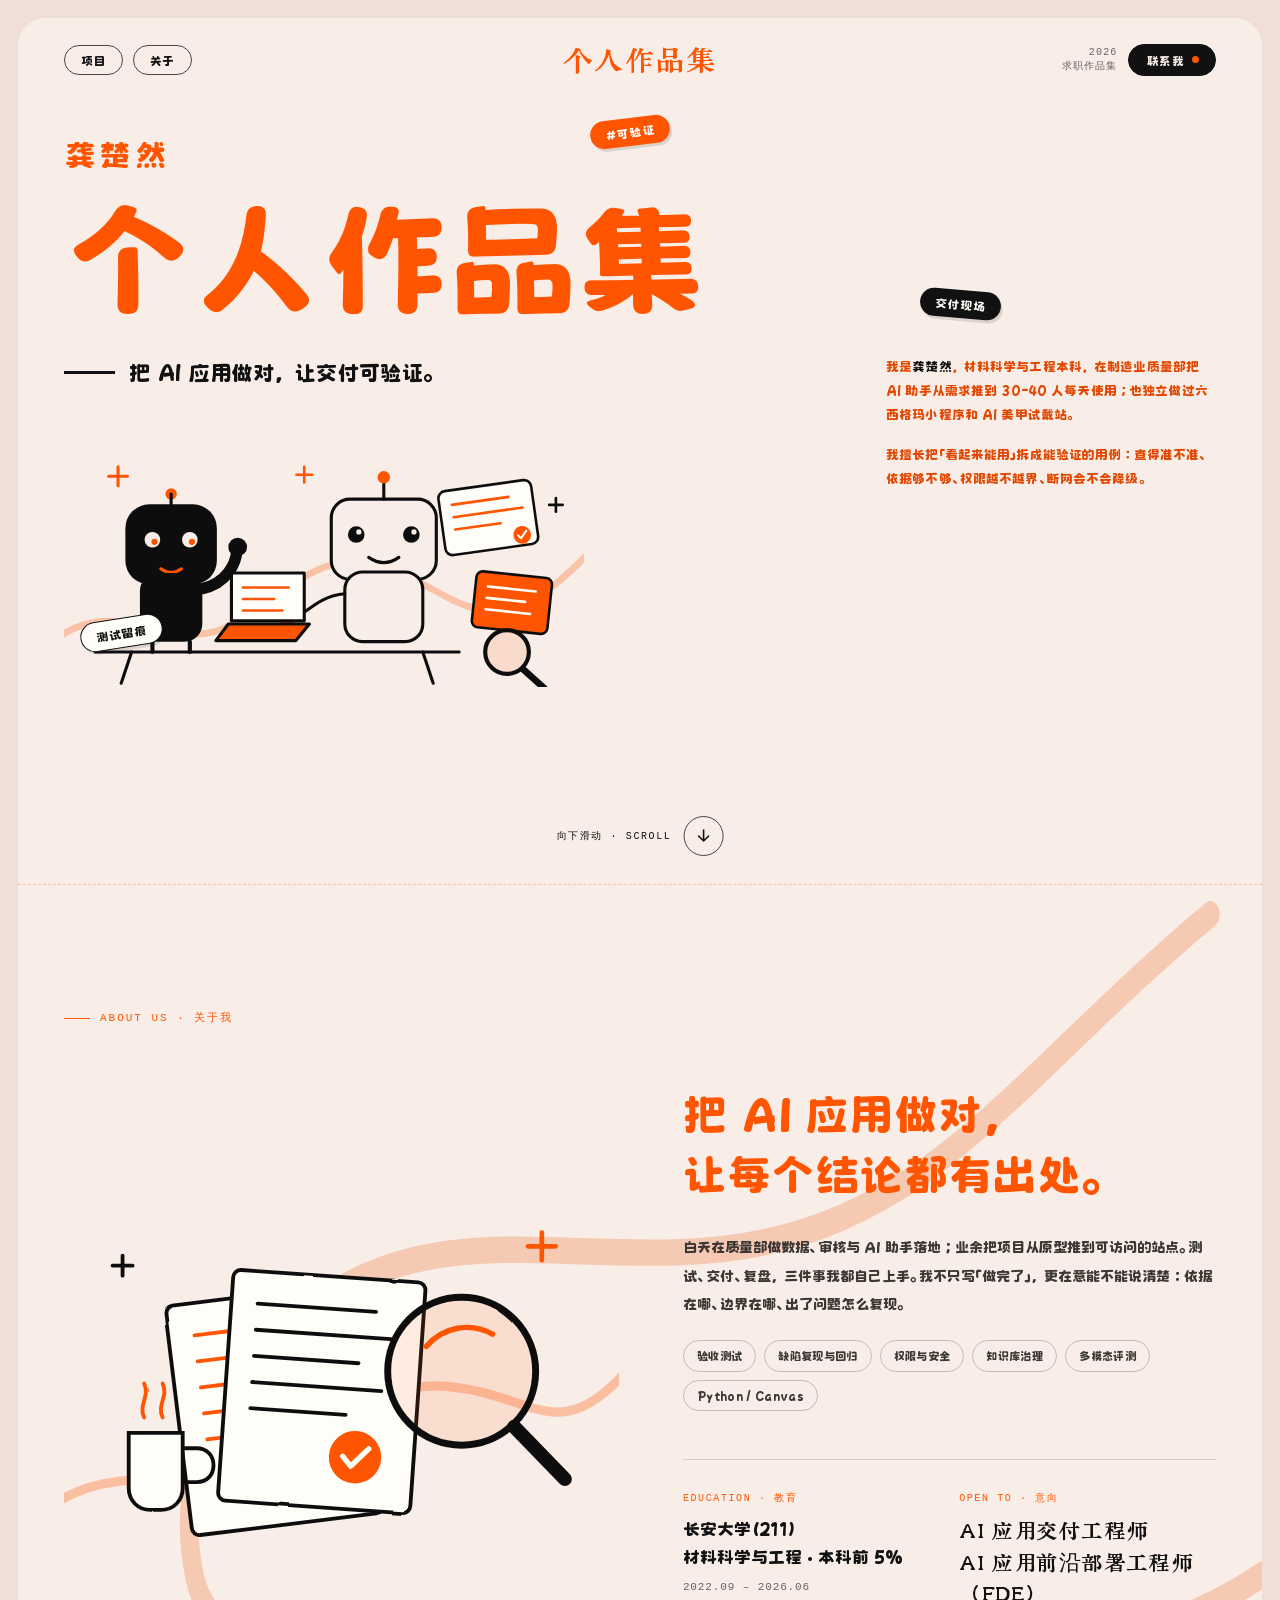
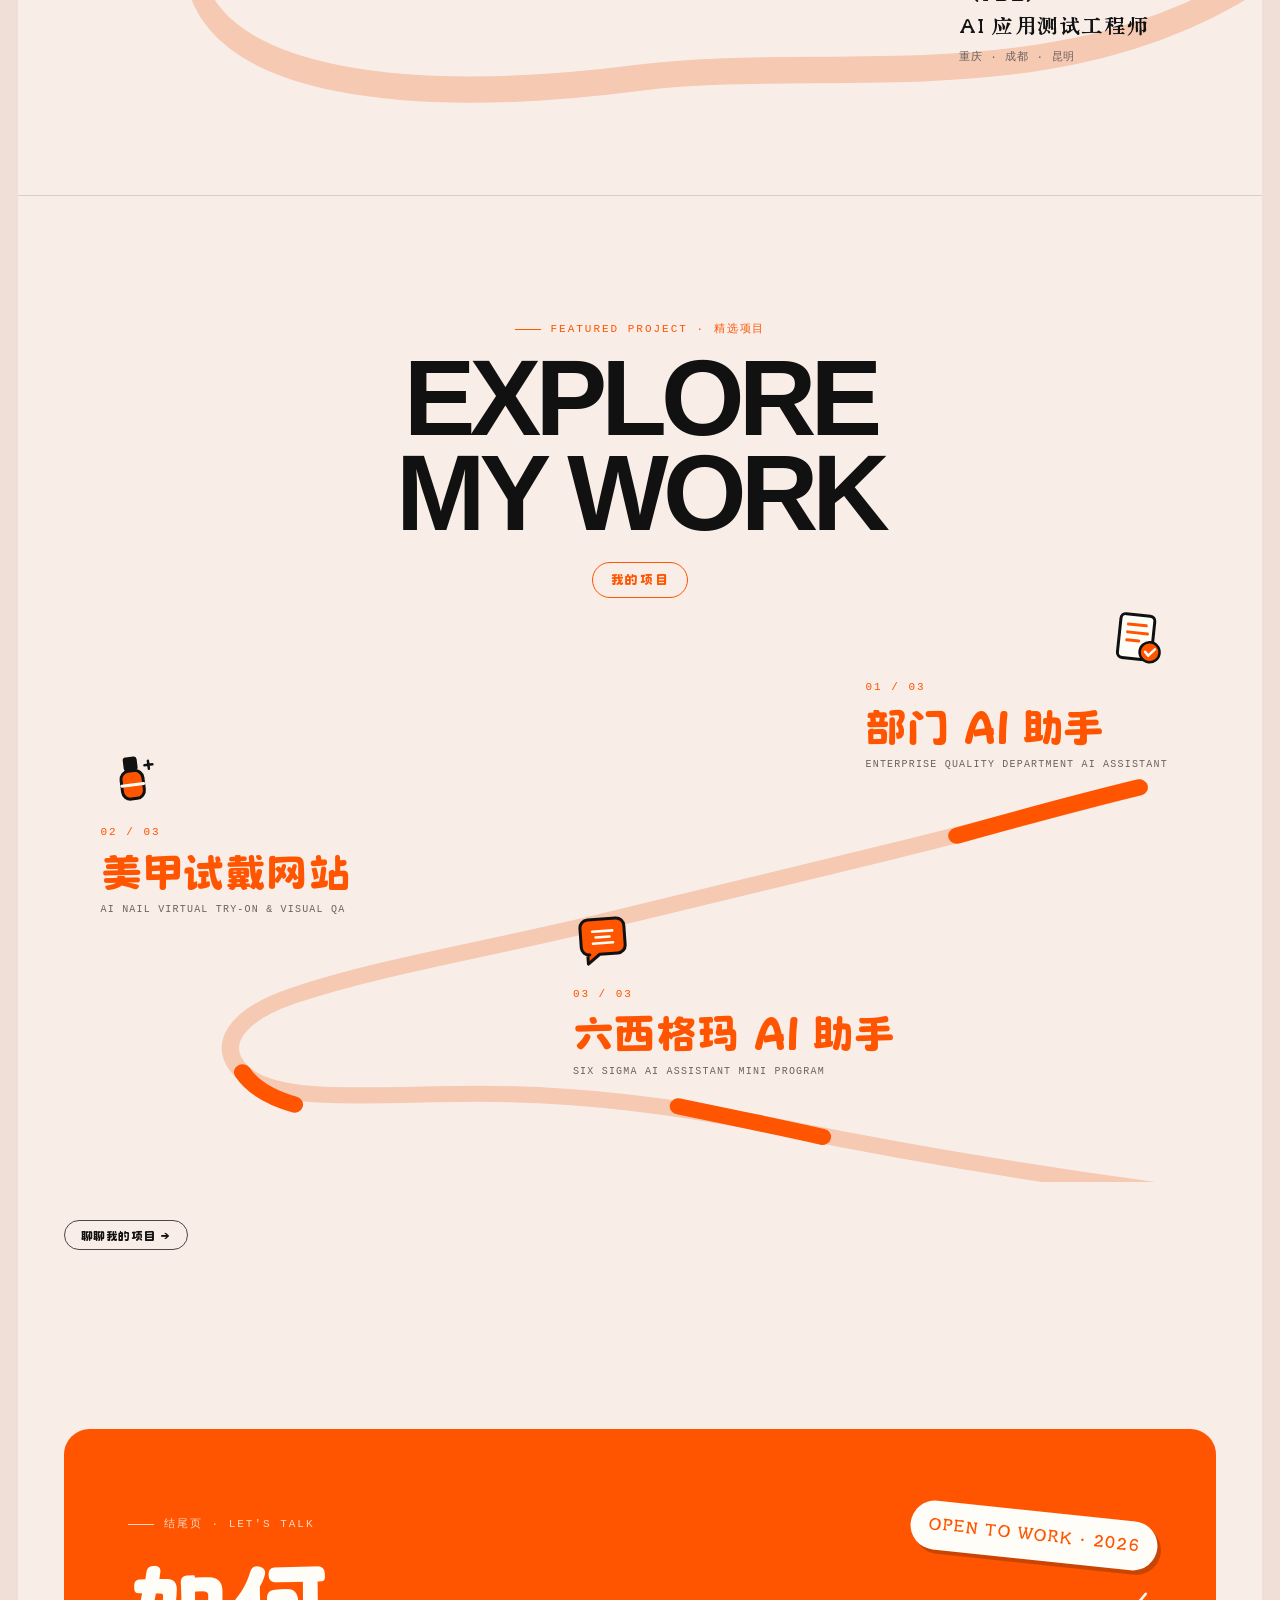
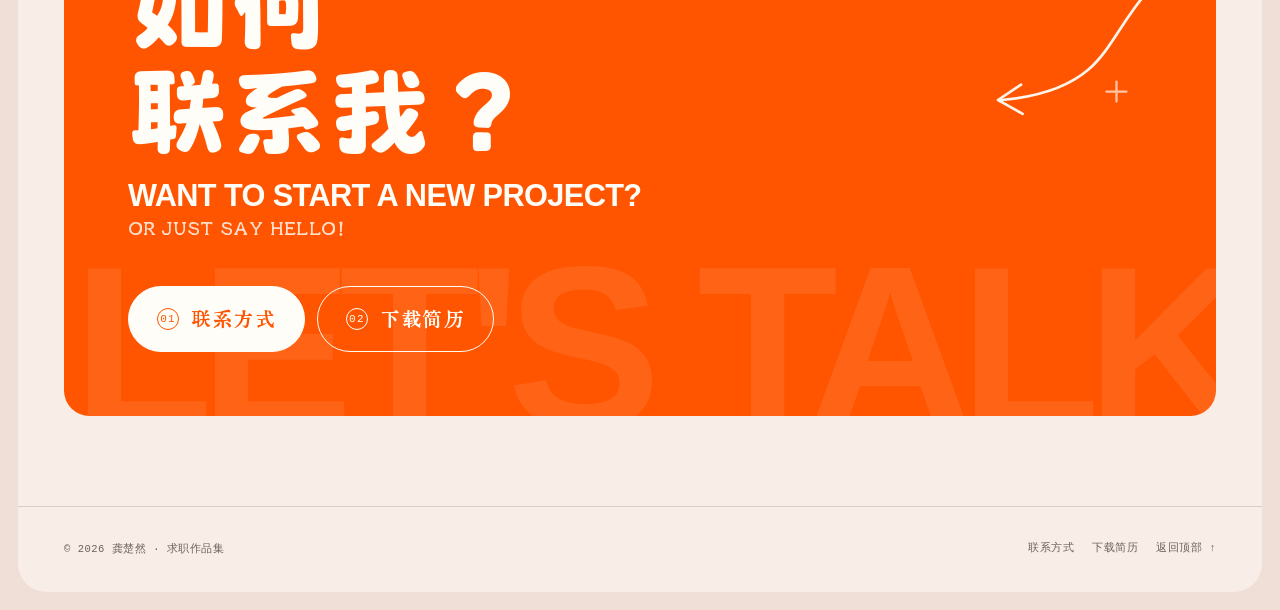
==== commit 56628de3: "feat: 龚楚然求职作品集静态站（首页/项目详情/结尾页）" ====
--- a/index.html
+++ b/index.html
@@ -12,7 +12,7 @@
 <meta property="og:description" content="龚楚然的求职作品集：制造业质量部 AI 助手、六西格玛 AI 助手小程序、AI 美甲虚拟试戴网站。AI 应用交付与测试，把每个结论做成可验证的证据。">
 <meta property="og:locale" content="zh_CN">
 <link rel="icon" href="assets/img/favicon.svg" type="image/svg+xml">
-<link rel="stylesheet" href="assets/css/style.css?v=20261124s">
+<link rel="stylesheet" href="assets/css/style.css?v=20261124u">
 <meta property="og:image" content="https://ras788997-ship-it.github.io/gongchuran-portfolio/assets/img/og-cover.jpg"><meta property="og:image:width" content="1200"><meta property="og:image:height" content="630"><meta name="twitter:card" content="summary_large_image"><meta name="twitter:title" content="龚楚然 · AI 应用交付 / 测试工程师｜求职作品集"><meta name="twitter:description" content="龚楚然的求职作品集：制造业质量部 AI 助手、六西格玛 AI 助手小程序、AI 美甲虚拟试戴网站。AI 应用交付与测试，把每个结论做成可验证的证据。"><meta name="twitter:image" content="https://ras788997-ship-it.github.io/gongchuran-portfolio/assets/img/og-cover.jpg"><meta property="og:url" content="https://ras788997-ship-it.github.io/gongchuran-portfolio/"><link rel="canonical" href="https://ras788997-ship-it.github.io/gongchuran-portfolio/"></head>
 <body>
 <a class="skip" href="#main">跳到主要内容</a>
@@ -183,7 +183,7 @@
               </div>
               <div class="fact fact--intent">
                 <div class="fact__k">Open to · 意向</div>
-                <div class="fact__v">AI 应用交付工程师<br>AI 应用测试工程师</div>
+                <div class="fact__v">AI 应用交付工程师<br>AI 应用前沿部署工程师（FDE）<br>AI 应用测试工程师</div>
                 <div class="fact__sub">重庆 · 成都 · 昆明</div>
               </div>
             </div>
@@ -295,9 +295,9 @@
           <h2 tabindex="-1">我的联系方式</h2>
           <p class="hint">优先邮件；电话仅用于求职沟通，请勿用于营销。</p>
           <div class="contact__list">
-            <a href="mailto:2022903716@chd.edu.cn">
+            <a href="mailto:ras788997@gmail.com">
               <span>Email</span>
-              <strong>2022903716@chd.edu.cn</strong>
+              <strong>ras788997@gmail.com</strong>
             </a>
             <a href="tel:+8613577404580">
               <span>Phone</span>
@@ -309,23 +309,28 @@
             </div>
             <div>
               <span>Status</span>
-              <strong>2026 届本科 · 寻找 AI 应用交付 / 测试岗位</strong>
+              <strong>2026 届本科 · 寻找 AI 应用交付 / FDE / 测试岗位</strong>
             </div>
           </div>
         </div>
 
         <div class="contact__panel" id="panel-resume" hidden>
           <h2 tabindex="-1">下载简历</h2>
-          <p class="hint">两份 PDF 内容同源，分别对应测试与交付方向；按投递岗位选一份即可。</p>
+          <p class="hint">三份 PDF 分别对应交付、FDE、测试方向；按投递岗位选一份即可。</p>
           <div class="resume-grid">
+            <a class="resume-card" href="assets/docs/resume-delivery.pdf" download="龚楚然-简历-AI应用交付工程师.pdf">
+              <span class="resume-card__meta">PDF · 交付方向</span>
+              <span class="resume-card__role">AI 应用交付工程师</span>
+              <span class="resume-card__dl">下载 PDF <span aria-hidden="true">↓</span></span>
+            </a>
+            <a class="resume-card" href="assets/docs/resume-fde.pdf" download="龚楚然-简历-AI应用前沿部署工程师（FDE）.pdf">
+              <span class="resume-card__meta">PDF · FDE 方向</span>
+              <span class="resume-card__role">AI 应用前沿部署工程师（FDE）</span>
+              <span class="resume-card__dl">下载 PDF <span aria-hidden="true">↓</span></span>
+            </a>
             <a class="resume-card" href="assets/docs/resume-test.pdf" download="龚楚然-简历-AI应用测试工程师.pdf">
               <span class="resume-card__meta">PDF · 测试方向</span>
               <span class="resume-card__role">AI 应用测试工程师</span>
-              <span class="resume-card__dl">下载 PDF <span aria-hidden="true">↓</span></span>
-            </a>
-            <a class="resume-card" href="assets/docs/resume-delivery.pdf" download="龚楚然-简历-AI应用交付工程师.pdf">
-              <span class="resume-card__meta">PDF · 交付方向</span>
-              <span class="resume-card__role">AI 应用交付工程师</span>
               <span class="resume-card__dl">下载 PDF <span aria-hidden="true">↓</span></span>
             </a>
           </div>
@@ -344,6 +349,6 @@
     </footer>
   </div>
 </div>
-<script src="assets/js/main.js?v=20261124s" defer></script>
+<script src="assets/js/main.js?v=20261124u" defer></script>
 </body>
 </html>
--- a/assets/css/style.css
+++ b/assets/css/style.css
@@ -790,6 +790,7 @@
   color: var(--orange);
   text-transform: uppercase;
 }
+.contact-modal__resume a:last-child { grid-column: 1 / -1; }
 .contact-modal__full {
   display: flex;
   align-items: center;
@@ -1225,7 +1226,7 @@
 .resume-grid {
   margin-top: 18px;
   display: grid;
-  grid-template-columns: repeat(2, minmax(0, 1fr));
+  grid-template-columns: repeat(3, minmax(0, 1fr));
   gap: 12px;
 }
 .resume-card {
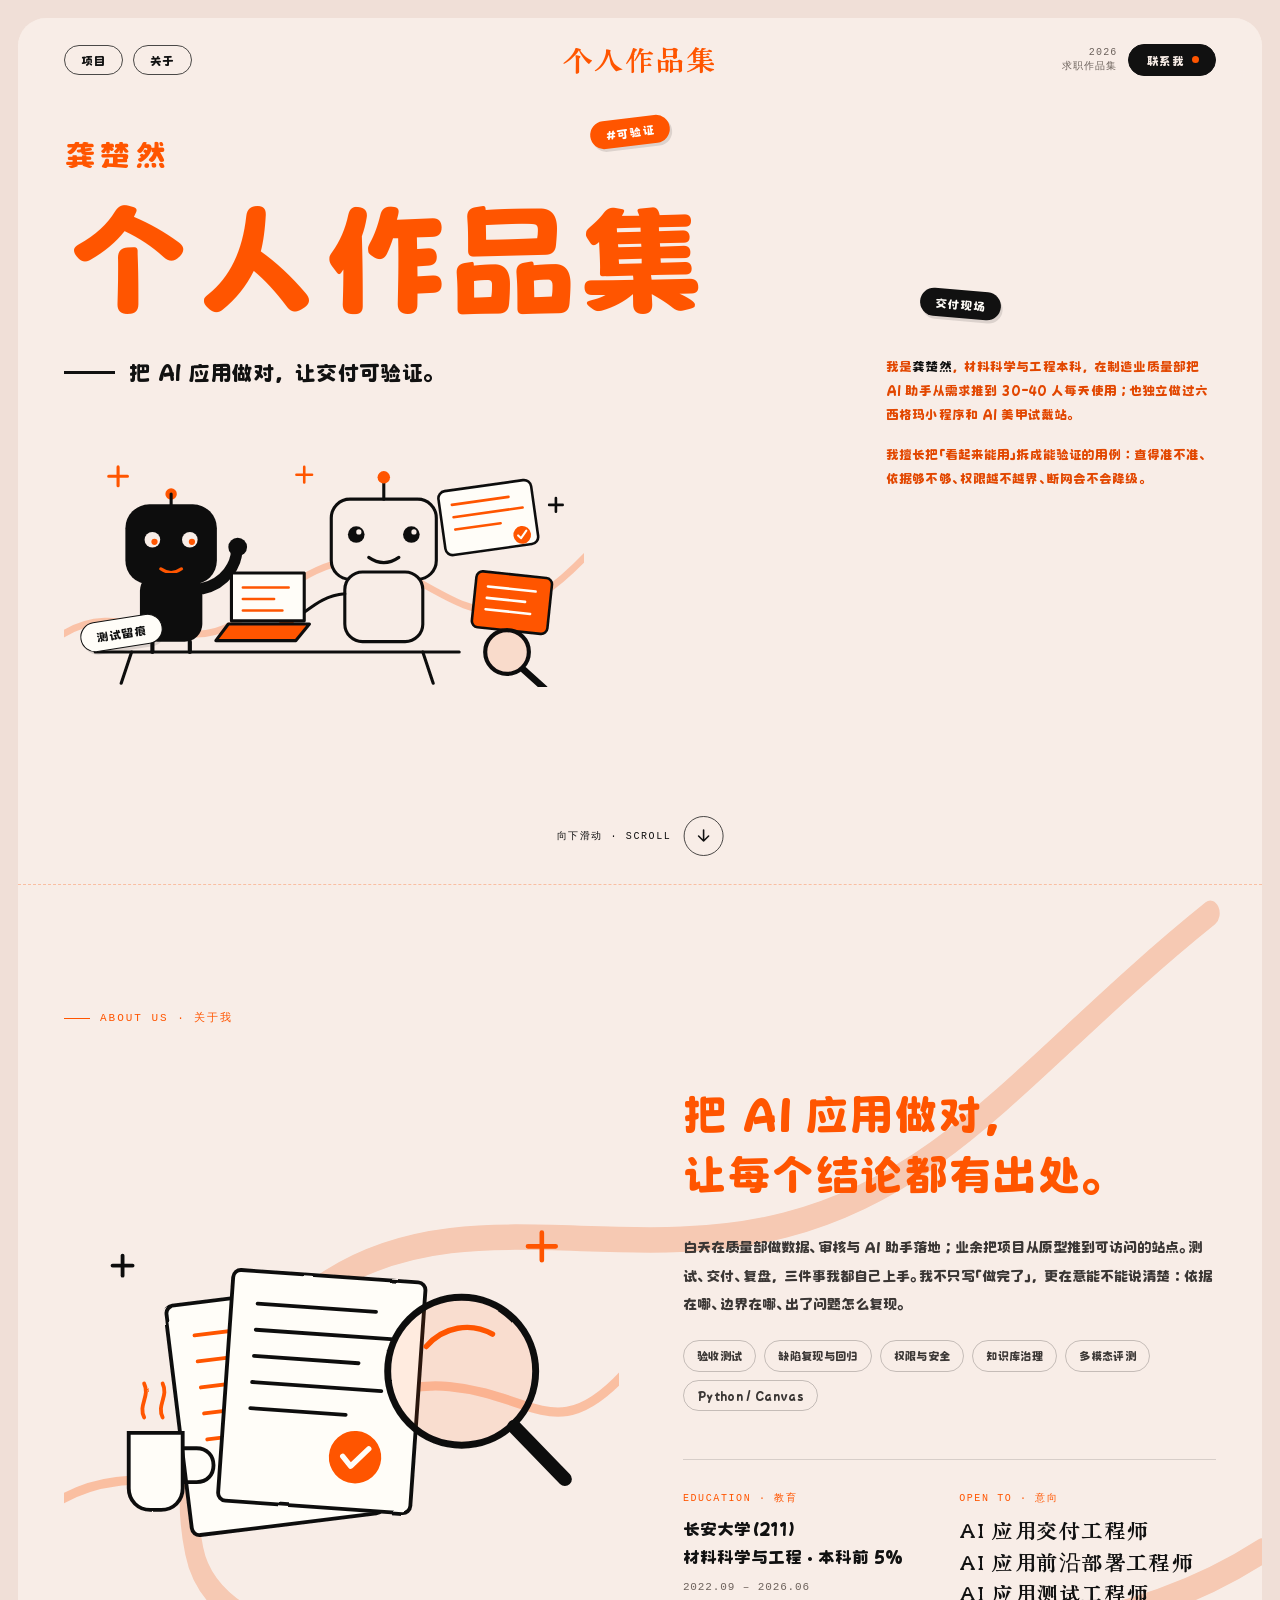
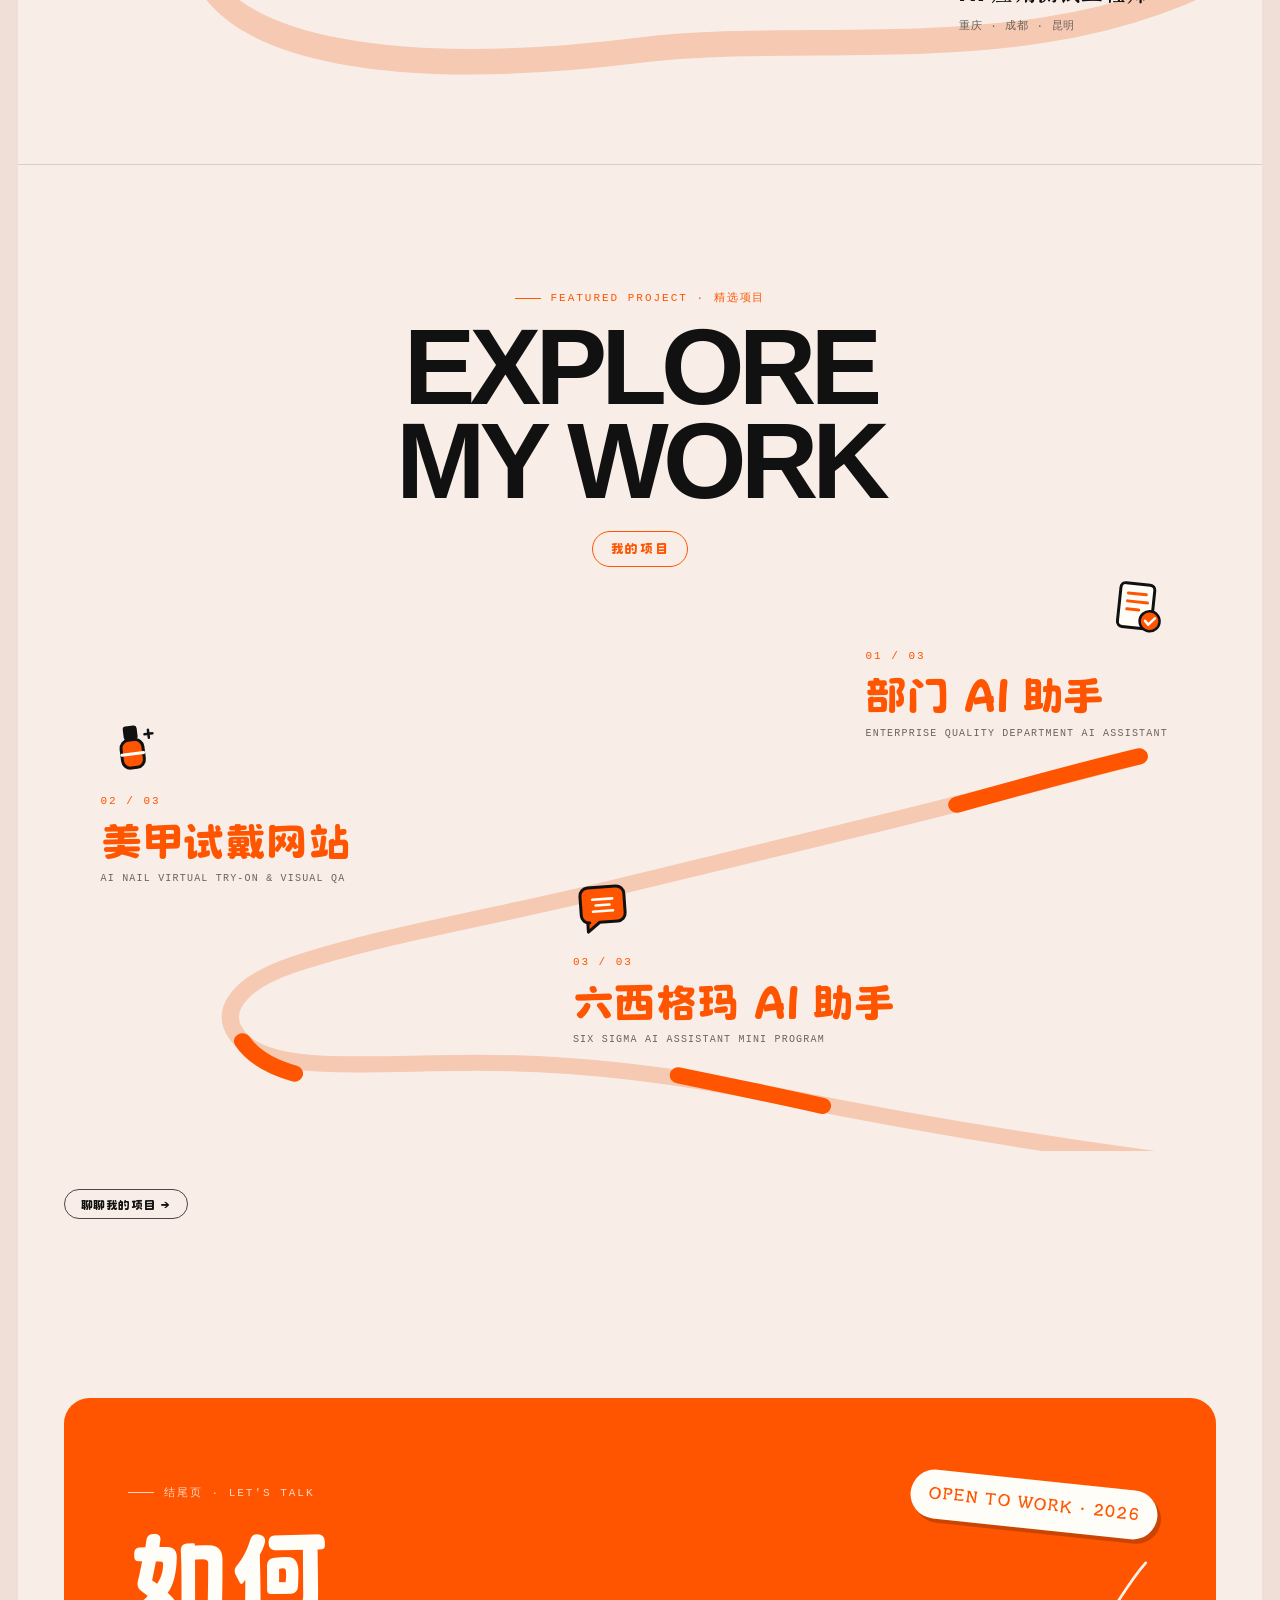
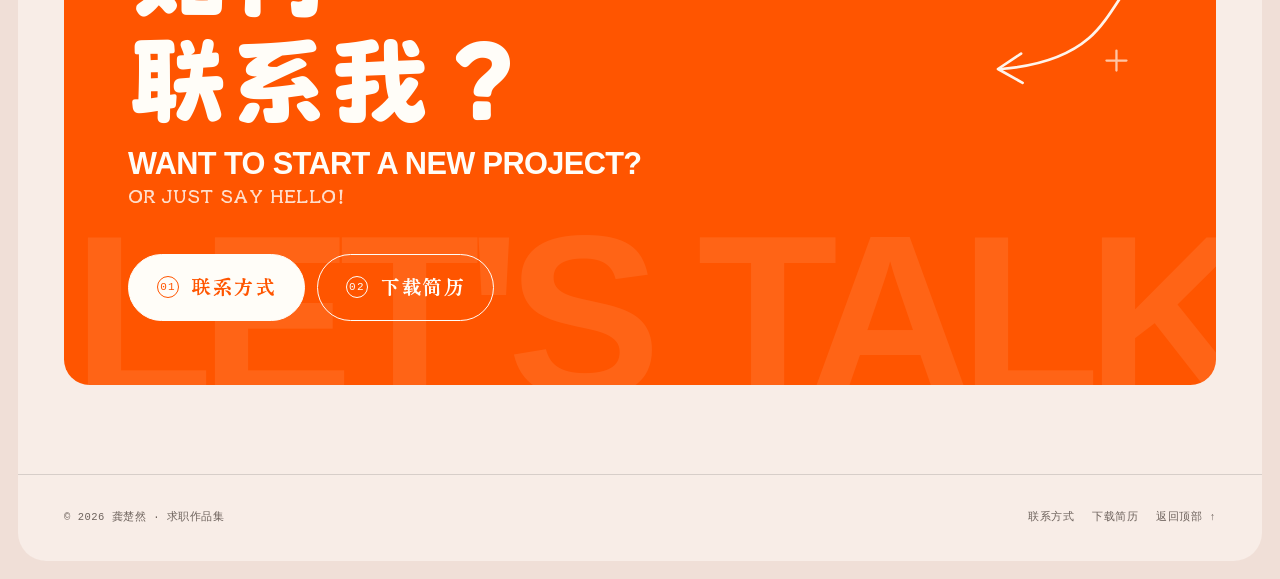
==== commit 3b4486f2: "feat: 龚楚然求职作品集静态站（首页/项目详情/结尾页）" ====
--- a/index.html
+++ b/index.html
@@ -12,7 +12,7 @@
 <meta property="og:description" content="龚楚然的求职作品集：制造业质量部 AI 助手、六西格玛 AI 助手小程序、AI 美甲虚拟试戴网站。AI 应用交付与测试，把每个结论做成可验证的证据。">
 <meta property="og:locale" content="zh_CN">
 <link rel="icon" href="assets/img/favicon.svg" type="image/svg+xml">
-<link rel="stylesheet" href="assets/css/style.css?v=20261124u">
+<link rel="stylesheet" href="assets/css/style.css?v=20261124v">
 <meta property="og:image" content="https://ras788997-ship-it.github.io/gongchuran-portfolio/assets/img/og-cover.jpg"><meta property="og:image:width" content="1200"><meta property="og:image:height" content="630"><meta name="twitter:card" content="summary_large_image"><meta name="twitter:title" content="龚楚然 · AI 应用交付 / 测试工程师｜求职作品集"><meta name="twitter:description" content="龚楚然的求职作品集：制造业质量部 AI 助手、六西格玛 AI 助手小程序、AI 美甲虚拟试戴网站。AI 应用交付与测试，把每个结论做成可验证的证据。"><meta name="twitter:image" content="https://ras788997-ship-it.github.io/gongchuran-portfolio/assets/img/og-cover.jpg"><meta property="og:url" content="https://ras788997-ship-it.github.io/gongchuran-portfolio/"><link rel="canonical" href="https://ras788997-ship-it.github.io/gongchuran-portfolio/"></head>
 <body>
 <a class="skip" href="#main">跳到主要内容</a>
@@ -183,7 +183,7 @@
               </div>
               <div class="fact fact--intent">
                 <div class="fact__k">Open to · 意向</div>
-                <div class="fact__v">AI 应用交付工程师<br>AI 应用前沿部署工程师（FDE）<br>AI 应用测试工程师</div>
+                <div class="fact__v">AI 应用交付工程师<br>AI 应用前沿部署工程师<br>AI 应用测试工程师</div>
                 <div class="fact__sub">重庆 · 成都 · 昆明</div>
               </div>
             </div>
@@ -309,7 +309,7 @@
             </div>
             <div>
               <span>Status</span>
-              <strong>2026 届本科 · 寻找 AI 应用交付 / FDE / 测试岗位</strong>
+              <strong>2026 届本科 · 寻找 AI 应用交付 / 前沿部署 / 测试岗位</strong>
             </div>
           </div>
         </div>
@@ -349,6 +349,6 @@
     </footer>
   </div>
 </div>
-<script src="assets/js/main.js?v=20261124u" defer></script>
+<script src="assets/js/main.js?v=20261124v" defer></script>
 </body>
 </html>
--- a/assets/css/style.css
+++ b/assets/css/style.css
@@ -443,6 +443,7 @@
   font-size: clamp(19px, 1.7vw, 24px);
   line-height: 1.45;
   letter-spacing: 0.02em;
+  white-space: nowrap;
 }
 .fact__sub {
   margin-top: 7px;
